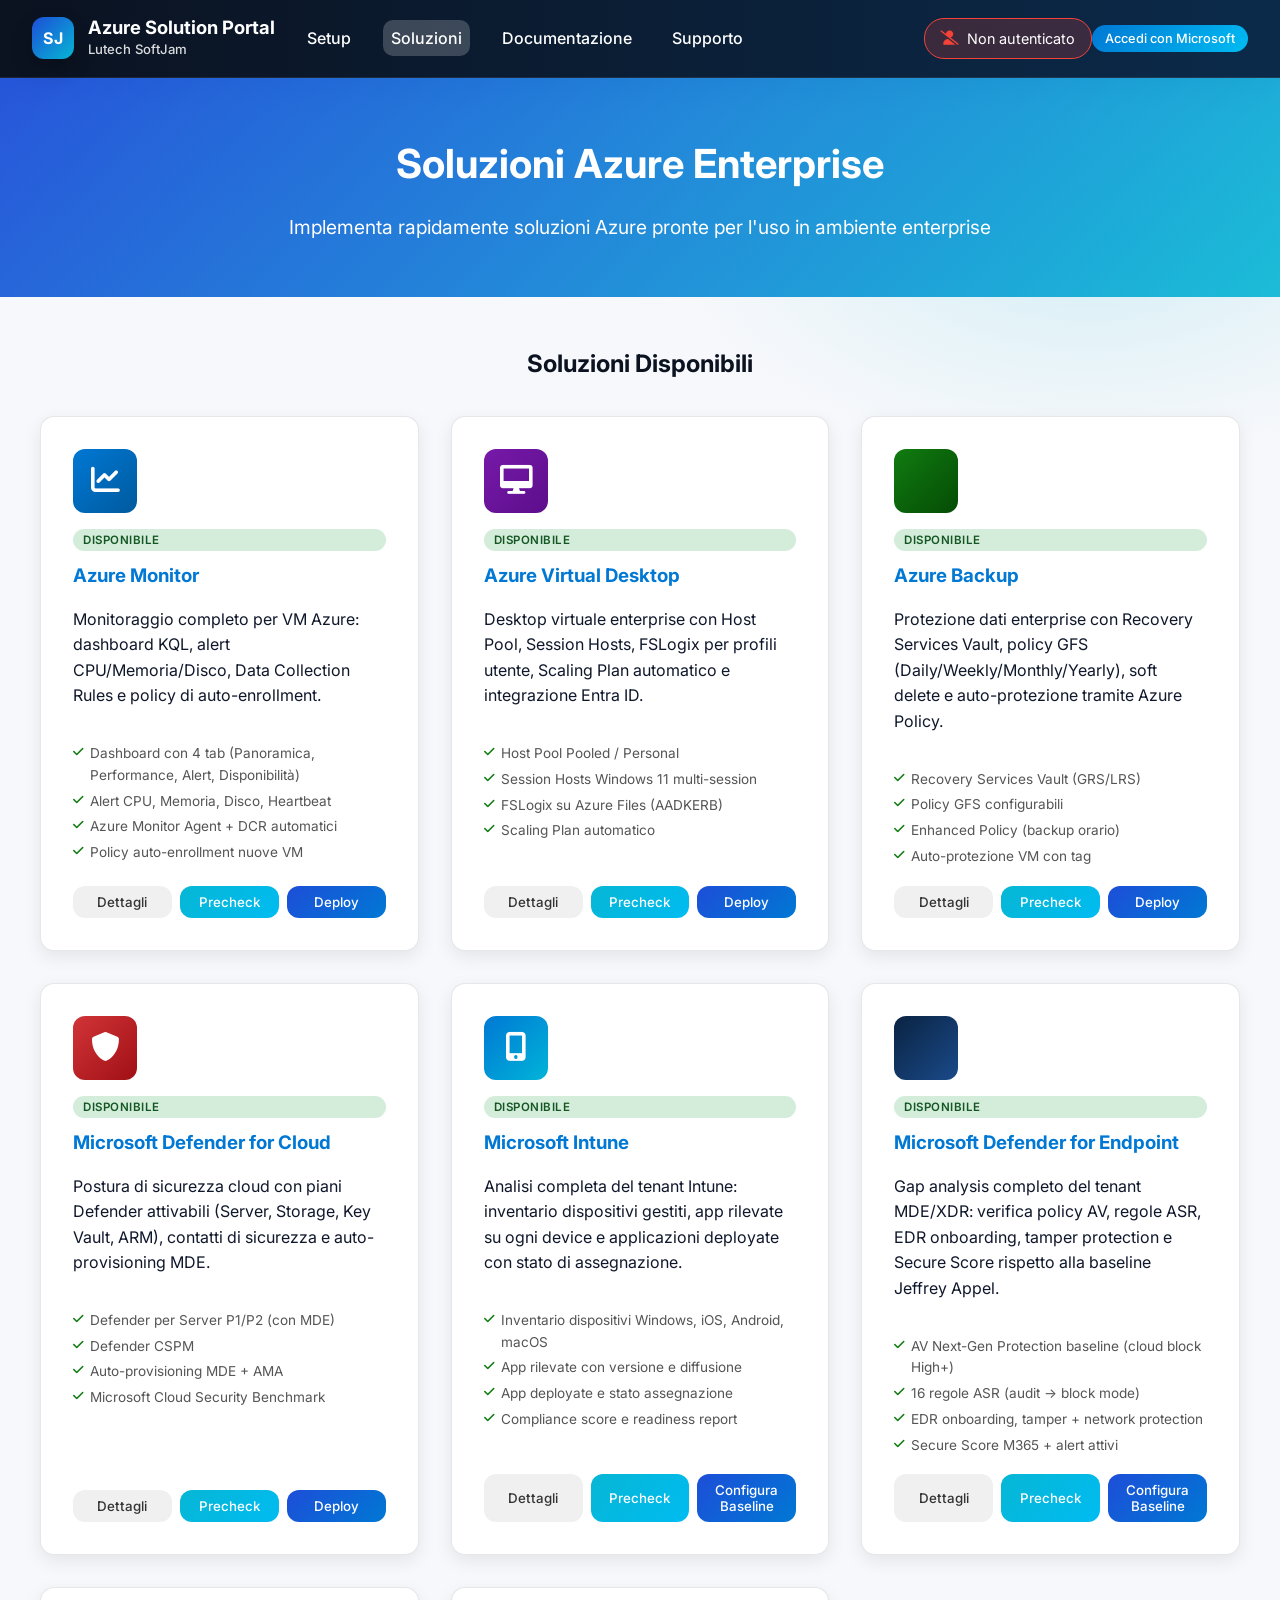
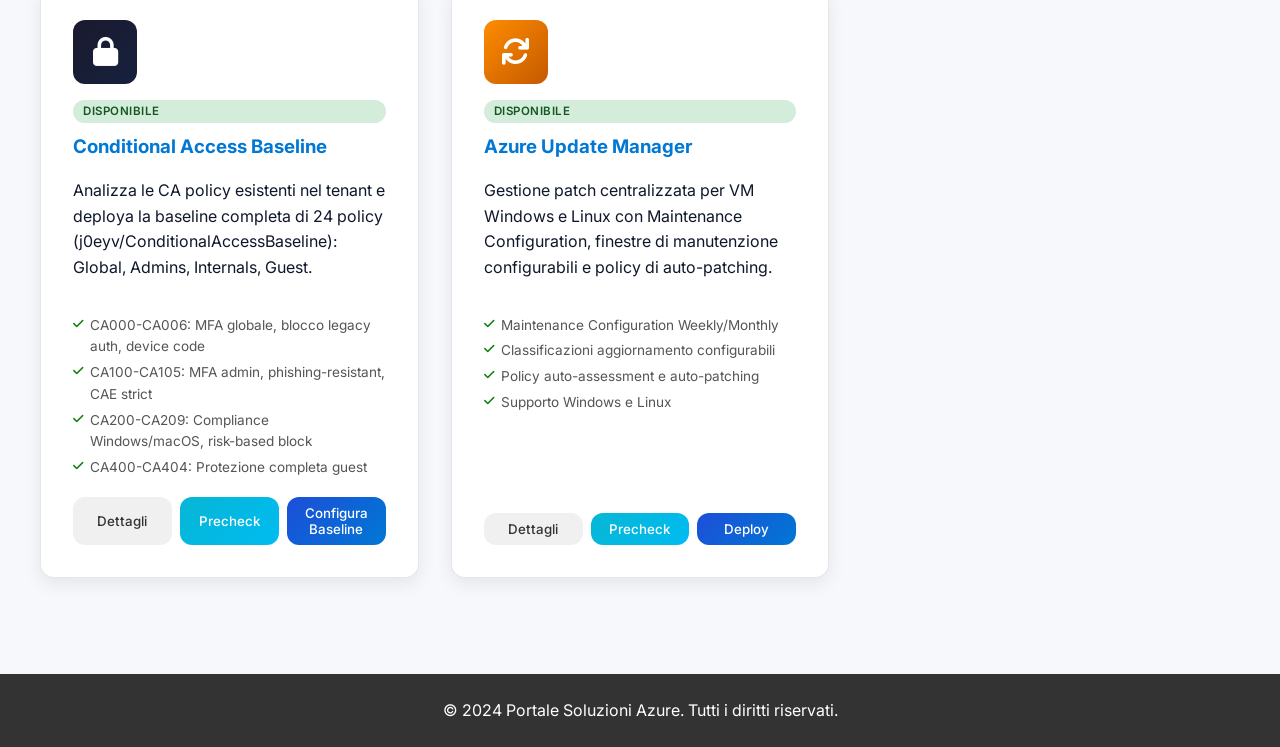
==== Azure Solution Portal/Frontend/index.html @ f2e31ac3 "Add Conditional Access Baseline solution: 24 policies, client-side precheck, deploy wizard Report-On" ====
<!DOCTYPE html>
<html lang="it">
<head>
    <meta charset="UTF-8">
    <meta name="viewport" content="width=device-width, initial-scale=1.0">
    <title>Portale Soluzioni Azure</title>
    <link rel="stylesheet" href="styles.css">
    <link rel="stylesheet" href="https://cdnjs.cloudflare.com/ajax/libs/font-awesome/6.0.0/css/all.min.css">
</head>
<body>
    <header>
        <div class="logo">
            <div class="brand-mark">SJ</div>
            <div class="brand-text">
                <h1>Azure Solution Portal</h1>
                <div class="brand-sub">Lutech SoftJam</div>
            </div>
        </div>
        <nav>
            <ul>
                <li><a href="setup.html">Setup</a></li>
                <li><a href="index.html" class="active">Soluzioni</a></li>
                <li><a href="documentation.html">Documentazione</a></li>
                <li><a href="#">Supporto</a></li>
            </ul>
        </nav>

        <div class="auth-status">
            <div id="auth-indicator" class="auth-indicator not-authenticated">
                <i class="fas fa-user-slash"></i>
                <span id="auth-text">Non autenticato</span>
            </div>
            <button id="auth-button" class="auth-button">Accedi con Microsoft</button>
        </div>
    </header>

    <main>
        <section class="hero">
            <h2>Soluzioni Azure Enterprise</h2>
            <p>Implementa rapidamente soluzioni Azure pronte per l'uso in ambiente enterprise</p>
        </section>

        <section class="solutions">
            <h2>Soluzioni Disponibili</h2>
            <div class="solution-grid">

                <!-- Azure Monitor -->
                <div class="solution-card" id="card-azure-monitor">
                    <div class="solution-icon" style="background: linear-gradient(135deg, #0078d4, #005a9e);">
                        <i class="fas fa-chart-line"></i>
                    </div>
                    <div class="solution-badge badge-available">Disponibile</div>
                    <h3>Azure Monitor</h3>
                    <p>Monitoraggio completo per VM Azure: dashboard KQL, alert CPU/Memoria/Disco, Data Collection Rules e policy di auto-enrollment.</p>
                    <ul class="solution-features">
                        <li><i class="fas fa-check"></i> Dashboard con 4 tab (Panoramica, Performance, Alert, Disponibilità)</li>
                        <li><i class="fas fa-check"></i> Alert CPU, Memoria, Disco, Heartbeat</li>
                        <li><i class="fas fa-check"></i> Azure Monitor Agent + DCR automatici</li>
                        <li><i class="fas fa-check"></i> Policy auto-enrollment nuove VM</li>
                    </ul>
                    <div class="solution-actions">
                        <button class="btn-details" data-solution="azure-monitor">Dettagli</button>
                        <button class="btn-precheck" data-solution="azure-monitor">Precheck</button>
                        <button class="btn-deploy" data-solution="azure-monitor">Deploy</button>
                    </div>
                </div>

                <!-- Azure Virtual Desktop -->
                <div class="solution-card" id="card-azure-avd">
                    <div class="solution-icon" style="background: linear-gradient(135deg, #7719aa, #5c0e8b);">
                        <i class="fas fa-desktop"></i>
                    </div>
                    <div class="solution-badge badge-available">Disponibile</div>
                    <h3>Azure Virtual Desktop</h3>
                    <p>Desktop virtuale enterprise con Host Pool, Session Hosts, FSLogix per profili utente, Scaling Plan automatico e integrazione Entra ID.</p>
                    <ul class="solution-features">
                        <li><i class="fas fa-check"></i> Host Pool Pooled / Personal</li>
                        <li><i class="fas fa-check"></i> Session Hosts Windows 11 multi-session</li>
                        <li><i class="fas fa-check"></i> FSLogix su Azure Files (AADKERB)</li>
                        <li><i class="fas fa-check"></i> Scaling Plan automatico</li>
                    </ul>
                    <div class="solution-actions">
                        <button class="btn-details" data-solution="avd">Dettagli</button>
                        <button class="btn-precheck" data-solution="avd">Precheck</button>
                        <button class="btn-deploy" data-solution="avd">Deploy</button>
                    </div>
                </div>

                <!-- Azure Backup -->
                <div class="solution-card" id="card-azure-backup">
                    <div class="solution-icon" style="background: linear-gradient(135deg, #107c10, #054b05);">
                        <i class="fas fa-shield-halved"></i>
                    </div>
                    <div class="solution-badge badge-available">Disponibile</div>
                    <h3>Azure Backup</h3>
                    <p>Protezione dati enterprise con Recovery Services Vault, policy GFS (Daily/Weekly/Monthly/Yearly), soft delete e auto-protezione tramite Azure Policy.</p>
                    <ul class="solution-features">
                        <li><i class="fas fa-check"></i> Recovery Services Vault (GRS/LRS)</li>
                        <li><i class="fas fa-check"></i> Policy GFS configurabili</li>
                        <li><i class="fas fa-check"></i> Enhanced Policy (backup orario)</li>
                        <li><i class="fas fa-check"></i> Auto-protezione VM con tag</li>
                    </ul>
                    <div class="solution-actions">
                        <button class="btn-details" data-solution="backup">Dettagli</button>
                        <button class="btn-precheck" data-solution="backup">Precheck</button>
                        <button class="btn-deploy" data-solution="backup">Deploy</button>
                    </div>
                </div>

                <!-- Microsoft Defender for Cloud -->
                <div class="solution-card" id="card-defender">
                    <div class="solution-icon" style="background: linear-gradient(135deg, #d13438, #a01015);">
                        <i class="fas fa-shield-alt"></i>
                    </div>
                    <div class="solution-badge badge-available">Disponibile</div>
                    <h3>Microsoft Defender for Cloud</h3>
                    <p>Postura di sicurezza cloud con piani Defender attivabili (Server, Storage, Key Vault, ARM), contatti di sicurezza e auto-provisioning MDE.</p>
                    <ul class="solution-features">
                        <li><i class="fas fa-check"></i> Defender per Server P1/P2 (con MDE)</li>
                        <li><i class="fas fa-check"></i> Defender CSPM</li>
                        <li><i class="fas fa-check"></i> Auto-provisioning MDE + AMA</li>
                        <li><i class="fas fa-check"></i> Microsoft Cloud Security Benchmark</li>
                    </ul>
                    <div class="solution-actions">
                        <button class="btn-details" data-solution="defender">Dettagli</button>
                        <button class="btn-precheck" data-solution="defender">Precheck</button>
                        <button class="btn-deploy" data-solution="defender">Deploy</button>
                    </div>
                </div>

                <!-- Microsoft Intune -->
                <div class="solution-card" id="card-intune">
                    <div class="solution-icon" style="background: linear-gradient(135deg, #0078d4, #00b4d8);">
                        <i class="fas fa-mobile-screen-button"></i>
                    </div>
                    <div class="solution-badge badge-available">Disponibile</div>
                    <h3>Microsoft Intune</h3>
                    <p>Analisi completa del tenant Intune: inventario dispositivi gestiti, app rilevate su ogni device e applicazioni deployate con stato di assegnazione.</p>
                    <ul class="solution-features">
                        <li><i class="fas fa-check"></i> Inventario dispositivi Windows, iOS, Android, macOS</li>
                        <li><i class="fas fa-check"></i> App rilevate con versione e diffusione</li>
                        <li><i class="fas fa-check"></i> App deployate e stato assegnazione</li>
                        <li><i class="fas fa-check"></i> Compliance score e readiness report</li>
                    </ul>
                    <div class="solution-actions">
                        <button class="btn-details" data-solution="intune">Dettagli</button>
                        <button class="btn-precheck" data-solution="intune">Precheck</button>
                        <button class="btn-deploy" data-solution="intune">Configura Baseline</button>
                    </div>
                </div>

                <!-- Microsoft Defender for Endpoint -->
                <div class="solution-card" id="card-defender-xdr">
                    <div class="solution-icon" style="background: linear-gradient(135deg, #0a2342, #1a4a8a);">
                        <i class="fas fa-shield-halved"></i>
                    </div>
                    <div class="solution-badge badge-available">Disponibile</div>
                    <h3>Microsoft Defender for Endpoint</h3>
                    <p>Gap analysis completo del tenant MDE/XDR: verifica policy AV, regole ASR, EDR onboarding, tamper protection e Secure Score rispetto alla baseline Jeffrey Appel.</p>
                    <ul class="solution-features">
                        <li><i class="fas fa-check"></i> AV Next-Gen Protection baseline (cloud block High+)</li>
                        <li><i class="fas fa-check"></i> 16 regole ASR (audit → block mode)</li>
                        <li><i class="fas fa-check"></i> EDR onboarding, tamper + network protection</li>
                        <li><i class="fas fa-check"></i> Secure Score M365 + alert attivi</li>
                    </ul>
                    <div class="solution-actions">
                        <button class="btn-details" data-solution="defender-xdr">Dettagli</button>
                        <button class="btn-precheck" data-solution="defender-xdr">Precheck</button>
                        <button class="btn-deploy" data-solution="defender-xdr">Configura Baseline</button>
                    </div>
                </div>

                <!-- Conditional Access Baseline -->
                <div class="solution-card" id="card-conditional-access">
                    <div class="solution-icon" style="background: linear-gradient(135deg, #1a1a2e, #16213e);">
                        <i class="fas fa-lock"></i>
                    </div>
                    <div class="solution-badge badge-available">Disponibile</div>
                    <h3>Conditional Access Baseline</h3>
                    <p>Analizza le CA policy esistenti nel tenant e deploya la baseline completa di 24 policy (j0eyv/ConditionalAccessBaseline): Global, Admins, Internals, Guest.</p>
                    <ul class="solution-features">
                        <li><i class="fas fa-check"></i> CA000-CA006: MFA globale, blocco legacy auth, device code</li>
                        <li><i class="fas fa-check"></i> CA100-CA105: MFA admin, phishing-resistant, CAE strict</li>
                        <li><i class="fas fa-check"></i> CA200-CA209: Compliance Windows/macOS, risk-based block</li>
                        <li><i class="fas fa-check"></i> CA400-CA404: Protezione completa guest</li>
                    </ul>
                    <div class="solution-actions">
                        <button class="btn-details" data-solution="conditional-access">Dettagli</button>
                        <button class="btn-precheck" data-solution="conditional-access">Precheck</button>
                        <button class="btn-deploy" data-solution="conditional-access">Configura Baseline</button>
                    </div>
                </div>

                <!-- Azure Update Manager -->
                <div class="solution-card" id="card-update-manager">
                    <div class="solution-icon" style="background: linear-gradient(135deg, #ff8c00, #c45900);">
                        <i class="fas fa-arrows-rotate"></i>
                    </div>
                    <div class="solution-badge badge-available">Disponibile</div>
                    <h3>Azure Update Manager</h3>
                    <p>Gestione patch centralizzata per VM Windows e Linux con Maintenance Configuration, finestre di manutenzione configurabili e policy di auto-patching.</p>
                    <ul class="solution-features">
                        <li><i class="fas fa-check"></i> Maintenance Configuration Weekly/Monthly</li>
                        <li><i class="fas fa-check"></i> Classificazioni aggiornamento configurabili</li>
                        <li><i class="fas fa-check"></i> Policy auto-assessment e auto-patching</li>
                        <li><i class="fas fa-check"></i> Supporto Windows e Linux</li>
                    </ul>
                    <div class="solution-actions">
                        <button class="btn-details" data-solution="update-manager">Dettagli</button>
                        <button class="btn-precheck" data-solution="update-manager">Precheck</button>
                        <button class="btn-deploy" data-solution="update-manager">Deploy</button>
                    </div>
                </div>

            </div>
        </section>
    </main>

    <!-- ===== MODAL PRECHECK (generico, adattato per ogni soluzione) ===== -->
    <div id="precheck-modal" class="modal">
        <div class="modal-content modal-large">
            <span class="close-modal">&times;</span>
            <h2 id="precheck-modal-title">Precheck</h2>
            <p id="precheck-modal-desc">Analizza il tuo tenant Azure per verificare la compatibilità:</p>

            <div class="precheck-form">
                <div class="form-group">
                    <label for="subscription-id">ID Sottoscrizione Azure:</label>
                    <input type="text" id="subscription-id" placeholder="Inserisci uno o più SubscriptionId (GUID) separati da virgola">
                    <small style="display:block;margin-top:6px;color:#666">
                        Esempio: <code>00000000-0000-0000-0000-000000000000,11111111-1111-1111-1111-111111111111</code>
                    </small>
                    <div style="margin-top:10px">
                        <button type="button" id="btn-load-subs" class="btn-secondary">Seleziona da elenco</button>
                        <small style="display:block;margin-top:6px;color:#666">Richiede login; usa Azure Management API.</small>
                    </div>
                    <div id="precheck-sub-picker" style="display:none;margin-top:10px"></div>
                </div>
                <div class="form-group" id="monitor-precheck2-toggle" style="display:none">
                    <label style="display:flex;align-items:center;gap:10px">
                        <input type="checkbox" id="use-precheck2" />
                        <span><strong>Precheck 2.0</strong> — inventory completo + roadmap di remediation</span>
                    </label>
                </div>
                <div class="form-group">
                    <label for="resource-group">Gruppo di Risorse (opzionale):</label>
                    <input type="text" id="resource-group" placeholder="Inserisci il nome del gruppo di risorse">
                </div>
                <button id="run-precheck" class="btn-primary">Esegui Precheck</button>
                <div class="precheck-tools" style="margin-top:12px;">
                    <button id="copy-precheck-command" class="btn-secondary">Copia comando PowerShell</button>
                </div>
            </div>

            <div id="precheck-loading" class="precheck-loading" style="display: none;">
                <div class="spinner"></div>
                <p>Analisi in corso... Questo potrebbe richiedere alcuni minuti.</p>
                <div class="loading-steps">
                    <div class="loading-step"><i class="fas fa-plug"></i><span>Connessione ad Azure in corso...</span></div>
                    <div class="loading-step"><i class="fas fa-search"></i><span>Raccolta informazioni sulle risorse...</span></div>
                    <div class="loading-step"><i class="fas fa-chart-bar"></i><span>Generazione report di compatibilità...</span></div>
                </div>
            </div>

            <div id="precheck-results" class="precheck-results" style="display: none;">
                <h3>Report di Compatibilità</h3>
                <div id="multi-sub-container" style="display:none;margin:10px 0 14px 0;">
                    <label for="multi-sub-select" style="display:block;font-weight:600;margin-bottom:6px">Subscription report</label>
                    <select id="multi-sub-select" style="width:100%;max-width:680px;padding:10px 12px;border:1px solid #e5e7eb;border-radius:10px"></select>
                    <small style="display:block;margin-top:6px;color:#666">Mostra i risultati per una subscription alla volta.</small>
                </div>
                <div class="report-header">
                    <div class="report-summary">
                        <div class="summary-item">
                            <span class="summary-label">Stato Generale:</span>
                            <span id="overall-status" class="status-badge">In attesa</span>
                        </div>
                        <div class="summary-item">
                            <span class="summary-label">VM Analizzate:</span>
                            <span id="vm-count">0</span>
                        </div>
                        <div class="summary-item">
                            <span class="summary-label">Workspace Esistenti:</span>
                            <span id="workspace-count">0</span>
                        </div>
                    </div>
                </div>

                <div class="tabs-container">
                    <div class="tabs-nav">
                        <button class="tab-button active" data-tab="overview">Panoramica</button>
                        <button class="tab-button" data-tab="virtual-machines">Macchine Virtuali</button>
                        <button class="tab-button" data-tab="workspaces">Log Analytics</button>
                        <button class="tab-button" data-tab="dcr">Data Collection Rules</button>
                        <button class="tab-button" data-tab="intune-compliance" style="display:none;">Compliance</button>
                        <button class="tab-button" data-tab="intune-configuration" style="display:none;">Configuration</button>
                        <button class="tab-button" data-tab="recommendations">Raccomandazioni</button>
                    </div>

                    <div class="tab-content">
                        <div id="overview" class="tab-pane active">
                            <h4>Analisi dell'ambiente</h4>
                            <div class="overview-stats">
                                <div class="stat-card">
                                    <div class="stat-icon"><i class="fas fa-server"></i></div>
                                    <div class="stat-value" id="overview-vm-total">0</div>
                                    <div class="stat-label">VM Totali</div>
                                </div>
                                <div class="stat-card">
                                    <div class="stat-icon"><i class="fas fa-check-circle"></i></div>
                                    <div class="stat-value" id="overview-vm-monitored">0</div>
                                    <div class="stat-label">VM Monitorate</div>
                                </div>
                                <div class="stat-card">
                                    <div class="stat-icon"><i class="fas fa-database"></i></div>
                                    <div class="stat-value" id="overview-workspaces">0</div>
                                    <div class="stat-label">Workspace</div>
                                </div>
                                <div class="stat-card">
                                    <div class="stat-icon"><i class="fas fa-list"></i></div>
                                    <div class="stat-value" id="overview-dcr">0</div>
                                    <div class="stat-label">DCR</div>
                                </div>
                            </div>
                        </div>

                        <div id="virtual-machines" class="tab-pane">
                            <h4>Dettaglio Macchine Virtuali</h4>
                            <div class="resource-table-container">
                                <table class="resource-table" id="vm-table">
                                    <thead>
                                        <tr>
                                            <th>Nome VM</th>
                                            <th>Gruppo di Risorse</th>
                                            <th>Stato</th>
                                            <th>Agente Monitor</th>
                                            <th>Sistema Operativo</th>
                                        </tr>
                                    </thead>
                                    <tbody></tbody>
                                </table>
                            </div>
                        </div>

                        <div id="workspaces" class="tab-pane">
                            <h4>Dettaglio Log Analytics Workspace</h4>
                            <div class="resource-table-container">
                                <table class="resource-table" id="workspace-table">
                                    <thead>
                                        <tr>
                                            <th>Nome Workspace</th>
                                            <th>Gruppo di Risorse</th>
                                            <th>Regione</th>
                                            <th>VM Insights</th>
                                            <th>Retention (giorni)</th>
                                        </tr>
                                    </thead>
                                    <tbody></tbody>
                                </table>
                            </div>
                        </div>

                        <div id="dcr" class="tab-pane">
                            <h4>Dettaglio Data Collection Rules</h4>
                            <div class="resource-table-container">
                                <table class="resource-table" id="dcr-table">
                                    <thead>
                                        <tr>
                                            <th>Nome DCR</th>
                                            <th>Gruppo di Risorse</th>
                                            <th>Tipo</th>
                                            <th>Destinazione</th>
                                            <th>VM Associate</th>
                                        </tr>
                                    </thead>
                                    <tbody></tbody>
                                </table>
                            </div>
                        </div>

                        <div id="intune-compliance" class="tab-pane" style="display:none;">
                            <h4>Compliance Policies</h4>
                            <div class="resource-table-container">
                                <table class="resource-table" id="intune-compliance-table">
                                    <thead>
                                        <tr>
                                            <th>Policy</th>
                                            <th>Piattaforma</th>
                                            <th>Assegnata</th>
                                            <th>Setting</th>
                                            <th>Valutazione</th>
                                        </tr>
                                    </thead>
                                    <tbody></tbody>
                                </table>
                            </div>
                        </div>

                        <div id="intune-configuration" class="tab-pane" style="display:none;">
                            <h4>Configuration Profiles</h4>
                            <div class="resource-table-container">
                                <table class="resource-table" id="intune-configuration-table">
                                    <thead>
                                        <tr>
                                            <th>Profile</th>
                                            <th>Fonte</th>
                                            <th>Piattaforma</th>
                                            <th>Assegnato</th>
                                            <th>Valutazione</th>
                                        </tr>
                                    </thead>
                                    <tbody></tbody>
                                </table>
                            </div>
                        </div>

                        <div id="recommendations" class="tab-pane">
                            <h4>Raccomandazioni</h4>
                            <div class="recommendations-container" id="recommendations-content"></div>
                        </div>
                    </div>
                </div>

                <div class="report-actions">
                    <button id="download-report" class="btn-secondary">Scarica Report</button>
                    <button id="proceed-to-deploy" class="btn-primary">Procedi con il Deployment</button>
                </div>
            </div>
        </div>
    </div>

    <!-- ===== MODAL DEPLOY (generico, adattato per ogni soluzione) ===== -->
    <div id="deploy-modal" class="modal">
        <div class="modal-content">
            <span class="close-modal">&times;</span>
            <h2 id="deploy-modal-title">Deploy</h2>
            <p id="deploy-modal-desc">Deployment rapido con un click tramite il portale Azure:</p>

            <!-- Deploy to Azure — opzione PRIMARIA -->
            <div id="deploy-portal-option" class="deploy-options deploy-primary">
                <a id="deploy-portal-link" href="#" class="deploy-button" target="_blank">
                    <img src="https://aka.ms/deploytoazurebutton" alt="Deploy to Azure">
                </a>
                <div class="deploy-info">
                    <h4>Deploy to Azure Portal</h4>
                    <p>Wizard guidato: configura i parametri e deploya la soluzione in pochi minuti senza scrittura di codice.</p>
                </div>
            </div>

            <!-- PowerShell — opzione OPZIONALE (download) -->
            <div class="deploy-options deploy-optional">
                <div class="deploy-ps-icon">
                    <i class="fas fa-terminal"></i>
                </div>
                <div class="deploy-info">
                    <h4>Script PowerShell <span class="badge-optional">Opzionale</span></h4>
                    <p>Per deployment automatizzato, pipeline CI/CD o personalizzazione avanzata.</p>
                    <pre id="deploy-ps-command"><code>.\Deploy-MonitorHub.ps1 -SubscriptionId "YOUR-SUB-ID"</code></pre>
                    <div id="deploy-ps-download-area" style="margin-top: 10px;"></div>
                </div>
            </div>
        </div>
    </div>

    <!-- ===== MODAL DETTAGLI (overview + link documentazione) ===== -->
    <div id="details-modal" class="modal">
        <div class="modal-content modal-large">
            <span class="close-modal">&times;</span>
            <h2 id="details-modal-title">Dettagli</h2>
            <div id="details-modal-body"></div>
            <div class="report-actions" style="justify-content: flex-end;">
                <a id="details-doc-link" class="btn-secondary" href="documentation.html">Apri documentazione</a>
            </div>
        </div>
    </div>

    <!-- ===== MODAL INTUNE BASELINE WIZARD ===== -->
    <div id="intune-baseline-modal" class="modal" style="display:none;">
        <div class="modal-content modal-large" style="max-width:860px;">
            <span class="close-modal" id="intune-baseline-close">&times;</span>
            <h2 style="margin-bottom:4px;">Configura Baseline Sicurezza Intune</h2>
            <p style="color:#666;margin-bottom:20px;font-size:14px;">Deploya le policy di sicurezza standard per le piattaforme del tuo tenant.</p>

            <!-- Step indicator -->
            <div id="baseline-steps" style="display:flex;gap:0;margin-bottom:24px;border-radius:8px;overflow:hidden;">
                <div class="baseline-step-indicator active" data-step="1" style="flex:1;padding:10px;text-align:center;background:#0078d4;color:white;font-size:13px;font-weight:600;cursor:default;">
                    1. Piattaforme
                </div>
                <div class="baseline-step-indicator" data-step="2" style="flex:1;padding:10px;text-align:center;background:#e0e7ef;color:#666;font-size:13px;font-weight:600;cursor:default;">
                    2. Seleziona Policy
                </div>
                <div class="baseline-step-indicator" data-step="3" style="flex:1;padding:10px;text-align:center;background:#e0e7ef;color:#666;font-size:13px;font-weight:600;cursor:default;">
                    3. Deploy
                </div>
            </div>

            <!-- Step 1: Platform selection -->
            <div id="baseline-step-1">
                <h3 style="margin-bottom:12px;font-size:16px;">Seleziona le piattaforme da configurare</h3>
                <div style="display:grid;grid-template-columns:repeat(2,1fr);gap:14px;margin-bottom:24px;">
                    <label class="baseline-platform-card" data-platform="windows">
                        <input type="checkbox" value="windows" style="display:none;">
                        <div style="display:flex;align-items:center;gap:12px;padding:16px;border:2px solid #e0e7ef;border-radius:10px;cursor:pointer;transition:all .2s;">
                            <span style="font-size:28px;">🪟</span>
                            <div>
                                <div style="font-weight:700;font-size:15px;">Windows 10/11</div>
                                <div style="color:#666;font-size:12px;">Compliance, Defender, BitLocker, Screen Lock</div>
                            </div>
                        </div>
                    </label>
                    <label class="baseline-platform-card" data-platform="macos">
                        <input type="checkbox" value="macos" style="display:none;">
                        <div style="display:flex;align-items:center;gap:12px;padding:16px;border:2px solid #e0e7ef;border-radius:10px;cursor:pointer;transition:all .2s;">
                            <span style="font-size:28px;">🍎</span>
                            <div>
                                <div style="font-weight:700;font-size:15px;">macOS</div>
                                <div style="color:#666;font-size:12px;">Compliance, FileVault, Firewall, Screen Lock</div>
                            </div>
                        </div>
                    </label>
                    <label class="baseline-platform-card" data-platform="ios">
                        <input type="checkbox" value="ios" style="display:none;">
                        <div style="display:flex;align-items:center;gap:12px;padding:16px;border:2px solid #e0e7ef;border-radius:10px;cursor:pointer;transition:all .2s;">
                            <span style="font-size:28px;">📱</span>
                            <div>
                                <div style="font-weight:700;font-size:15px;">iOS / iPadOS</div>
                                <div style="color:#666;font-size:12px;">Compliance, Restrizioni, Anti-jailbreak, Email</div>
                            </div>
                        </div>
                    </label>
                    <label class="baseline-platform-card" data-platform="android">
                        <input type="checkbox" value="android" style="display:none;">
                        <div style="display:flex;align-items:center;gap:12px;padding:16px;border:2px solid #e0e7ef;border-radius:10px;cursor:pointer;transition:all .2s;">
                            <span style="font-size:28px;">🤖</span>
                            <div>
                                <div style="font-weight:700;font-size:15px;">Android Enterprise</div>
                                <div style="color:#666;font-size:12px;">Compliance Work Profile, Fully Managed, Restrizioni</div>
                            </div>
                        </div>
                    </label>
                </div>
                <div style="text-align:right;">
                    <button id="baseline-step1-next" class="btn-primary" disabled>Avanti →</button>
                </div>
            </div>

            <!-- Step 2: Policy selector -->
            <div id="baseline-step-2" style="display:none;">
                <div style="display:flex;align-items:center;justify-content:space-between;margin-bottom:12px;">
                    <h3 style="margin:0;font-size:16px;">Policy baseline per le piattaforme selezionate</h3>
                    <div style="display:flex;gap:10px;align-items:center;font-size:13px;">
                        <span style="display:inline-flex;align-items:center;gap:5px;"><span style="background:#107c10;color:white;border-radius:4px;padding:2px 8px;font-size:11px;font-weight:600;">PRESENTE</span> Già configurata</span>
                        <span style="display:inline-flex;align-items:center;gap:5px;"><span style="background:#d13438;color:white;border-radius:4px;padding:2px 8px;font-size:11px;font-weight:600;">MANCANTE</span> Da deployare</span>
                    </div>
                </div>
                <div id="baseline-policy-list" style="max-height:380px;overflow-y:auto;border:1px solid #e0e7ef;border-radius:8px;"></div>
                <div style="margin-top:12px;display:flex;justify-content:space-between;align-items:center;">
                    <button id="baseline-step2-back" class="btn-secondary">← Indietro</button>
                    <div style="display:flex;gap:10px;align-items:center;">
                        <span id="baseline-selected-count" style="font-size:13px;color:#666;">0 policy selezionate</span>
                        <button id="baseline-step2-deploy" class="btn-primary" disabled>Deploya Selezionate →</button>
                    </div>
                </div>
            </div>

            <!-- Step 3: Deploy progress -->
            <div id="baseline-step-3" style="display:none;">
                <h3 style="margin-bottom:16px;font-size:16px;">Deploy in corso...</h3>
                <div id="baseline-deploy-log" style="background:#1e1e1e;color:#d4d4d4;font-family:monospace;font-size:12px;padding:16px;border-radius:8px;max-height:340px;overflow-y:auto;line-height:1.7;"></div>
                <div style="margin-top:16px;display:flex;justify-content:space-between;align-items:center;">
                    <div id="baseline-deploy-summary" style="font-size:14px;font-weight:600;"></div>
                    <button id="baseline-step3-close" class="btn-primary" style="display:none;">Chiudi</button>
                </div>
            </div>
        </div>
    </div>

    <!-- ===== MODAL MDE BASELINE WIZARD ===== -->
    <div id="mde-baseline-modal" class="modal" style="display:none;">
        <div class="modal-content modal-large" style="max-width:860px;">
            <span class="close-modal" id="mde-baseline-close">&times;</span>
            <h2 style="margin-bottom:4px;">Configura Baseline Microsoft Defender for Endpoint</h2>
            <p style="color:#666;margin-bottom:20px;font-size:14px;">Deploya le policy MDE standard (Jeffrey Appel baseline) nel tenant via Intune.</p>
            <div id="mde-steps" style="display:flex;gap:0;margin-bottom:24px;border-radius:8px;overflow:hidden;">
                <div class="mde-step-indicator active" data-step="1" style="flex:1;padding:10px;text-align:center;background:#0a2342;color:white;font-size:13px;font-weight:600;">1. Seleziona Policy</div>
                <div class="mde-step-indicator" data-step="2" style="flex:1;padding:10px;text-align:center;background:#e0e7ef;color:#666;font-size:13px;font-weight:600;">2. Deploy</div>
            </div>
            <!-- Step 1: policy list -->
            <div id="mde-step-1">
                <div style="display:flex;align-items:center;justify-content:space-between;margin-bottom:12px;">
                    <h3 style="margin:0;font-size:16px;">Policy baseline MDE/XDR</h3>
                    <div style="display:flex;gap:10px;align-items:center;font-size:13px;">
                        <span><span style="background:#107c10;color:white;border-radius:4px;padding:2px 8px;font-size:11px;font-weight:600;">PRESENTE</span> Già configurata</span>
                        <span><span style="background:#d13438;color:white;border-radius:4px;padding:2px 8px;font-size:11px;font-weight:600;">MANCANTE</span> Da deployare</span>
                    </div>
                </div>
                <div id="mde-policy-list" style="max-height:400px;overflow-y:auto;border:1px solid #e0e7ef;border-radius:8px;"></div>
                <div style="margin-top:12px;display:flex;justify-content:flex-end;align-items:center;gap:12px;">
                    <span id="mde-selected-count" style="font-size:13px;color:#666;">0 policy selezionate</span>
                    <button id="mde-step1-deploy" class="btn-primary" disabled>Deploya Selezionate →</button>
                </div>
            </div>
            <!-- Step 2: deploy log -->
            <div id="mde-step-2" style="display:none;">
                <h3 style="margin-bottom:16px;font-size:16px;">Deploy in corso...</h3>
                <div id="mde-deploy-log" style="background:#1e1e1e;color:#d4d4d4;font-family:monospace;font-size:12px;padding:16px;border-radius:8px;max-height:360px;overflow-y:auto;line-height:1.7;"></div>
                <div style="margin-top:16px;display:flex;justify-content:space-between;align-items:center;">
                    <div id="mde-deploy-summary" style="font-size:14px;font-weight:600;"></div>
                    <button id="mde-step2-close" class="btn-primary" style="display:none;">Chiudi</button>
                </div>
            </div>
        </div>
    </div>

    <!-- CA Baseline Modal -->
    <div id="ca-baseline-modal" class="modal" style="display:none;">
        <div class="modal-content modal-large" style="max-width:900px;">
            <span class="close-modal" id="ca-baseline-close">&times;</span>
            <h2 style="margin-bottom:4px;">Configura Baseline Conditional Access</h2>
            <p style="color:#666;margin-bottom:20px;font-size:14px;">Deploya le CA policy baseline in modalità <strong>Report-Only</strong> — zero impatto sulla produzione. Abilita manualmente dopo revisione.</p>
            <!-- Step 1: selezione policy -->
            <div id="ca-step-1">
                <div style="display:flex;align-items:center;justify-content:space-between;margin-bottom:12px;">
                    <h3 style="margin:0;font-size:16px;">Policy baseline Conditional Access</h3>
                    <div style="display:flex;gap:10px;align-items:center;font-size:13px;">
                        <span><span style="background:#107c10;color:white;border-radius:4px;padding:2px 8px;font-size:11px;font-weight:600;">PRESENTE</span> Rilevata</span>
                        <span><span style="background:#d13438;color:white;border-radius:4px;padding:2px 8px;font-size:11px;font-weight:600;">MANCANTE</span> Da deployare</span>
                    </div>
                </div>
                <div style="background:#fff8e1;border:1px solid #ffe082;border-radius:8px;padding:10px 14px;margin-bottom:12px;font-size:12px;color:#6d4c00;">
                    ⚠ Tutte le policy vengono deployate in <strong>Report-Only</strong>. Viene creato il gruppo <strong>CA-BreakGlass-Exclusion</strong> — aggiungivi i tuoi account break glass.
                </div>
                <div id="ca-policy-list" style="max-height:420px;overflow-y:auto;border:1px solid #e0e7ef;border-radius:8px;"></div>
                <div style="margin-top:12px;display:flex;justify-content:flex-end;align-items:center;gap:12px;">
                    <span id="ca-selected-count" style="font-size:13px;color:#666;">0 policy selezionate</span>
                    <button id="ca-step1-deploy" class="btn-primary" disabled>Deploya Selezionate →</button>
                </div>
            </div>
            <!-- Step 2: log deploy -->
            <div id="ca-step-2" style="display:none;">
                <h3 style="margin-bottom:16px;font-size:16px;">Deploy in corso...</h3>
                <div id="ca-deploy-log" style="background:#1e1e1e;color:#d4d4d4;font-family:monospace;font-size:12px;padding:16px;border-radius:8px;max-height:380px;overflow-y:auto;line-height:1.7;"></div>
                <div style="margin-top:16px;display:flex;justify-content:space-between;align-items:center;">
                    <div id="ca-deploy-summary" style="font-size:14px;font-weight:600;"></div>
                    <button id="ca-step2-close" class="btn-primary" style="display:none;">Chiudi</button>
                </div>
            </div>
        </div>
    </div>

    <footer>
        <p>&copy; 2024 Portale Soluzioni Azure. Tutti i diritti riservati.</p>
    </footer>

    <!-- MSAL Library -->
    <script>
        (function loadMSAL() {
            const cdnUrls = [
                'https://cdn.jsdelivr.net/npm/@azure/msal-browser@2.38.3/lib/msal-browser.min.js',
                'https://unpkg.com/@azure/msal-browser@2.38.3/lib/msal-browser.min.js'
            ];
            let currentIndex = 0;
            function tryLoadScript() {
                if (currentIndex >= cdnUrls.length) { console.error('❌ Impossibile caricare MSAL'); return; }
                const script = document.createElement('script');
                script.src = cdnUrls[currentIndex];
                script.async = false;
                script.onload = () => console.log('✅ MSAL caricato da:', cdnUrls[currentIndex]);
                script.onerror = () => { console.warn('⚠️ Fallito:', cdnUrls[currentIndex]); currentIndex++; tryLoadScript(); };
                document.head.appendChild(script);
            }
            tryLoadScript();
        })();
    </script>

    <script src="script.js"></script>
</body>
</html>
---- Azure Solution Portal/Frontend/styles.css ----
/* Stili generali */
@import url('https://fonts.googleapis.com/css2?family=Inter:wght@400;500;600;700&display=swap');

* {
    margin: 0;
    padding: 0;
    box-sizing: border-box;
    font-family: 'Inter', 'Segoe UI', Tahoma, Geneva, Verdana, sans-serif;
}

:root {
    --primary-color: #0078d4;
    --secondary-color: #00bcf2;
    --success-color: #107c10;
    --warning-color: #ff8c00;
    --danger-color: #d13438;

    /* Brand (Lutech SoftJam) */
    --brand-dark: #0b1220;
    --brand-surface: #0f172a;
    --brand-accent: #1d4ed8;
    --brand-accent-2: #06b6d4;

    --light-bg: #f7f8fb;
    --border-color: rgba(15, 23, 42, 0.10);
    --text-color: #0f172a;
    --text-secondary: rgba(15, 23, 42, 0.70);
    --hover-color: rgba(15, 23, 42, 0.05);

    --radius: 14px;
    --shadow-sm: 0 6px 18px rgba(2, 6, 23, 0.08);
    --shadow-md: 0 14px 40px rgba(2, 6, 23, 0.14);
}

body {
    background:
        radial-gradient(900px 420px at 15% 0%, rgba(29, 78, 216, 0.16), rgba(255, 255, 255, 0) 60%),
        radial-gradient(700px 380px at 85% 10%, rgba(6, 182, 212, 0.14), rgba(255, 255, 255, 0) 60%),
        var(--light-bg);
    color: var(--text-color);
    line-height: 1.6;
}

/* Header */
header {
    background: linear-gradient(90deg, var(--brand-dark), #0b2a4a);
    color: white;
    padding: 1.05rem 2rem;
    display: flex;
    justify-content: space-between;
    align-items: center;
    box-shadow: 0 10px 30px rgba(2, 6, 23, 0.25);
    border-bottom: 1px solid rgba(255, 255, 255, 0.08);
}

.logo {
    display: flex;
    align-items: center;
    gap: 0.9rem;
}

.logo img {
    height: 40px;
    margin-right: 1rem;
}

.brand-mark {
    width: 42px;
    height: 42px;
    border-radius: 12px;
    display: grid;
    place-items: center;
    font-weight: 700;
    letter-spacing: 0.5px;
    background: linear-gradient(135deg, var(--brand-accent), var(--brand-accent-2));
    box-shadow: 0 10px 20px rgba(0, 0, 0, 0.22);
}

.brand-text h1 {
    font-size: 1.15rem;
    line-height: 1.1;
    margin: 0;
}

.brand-sub {
    font-size: 0.82rem;
    opacity: 0.85;
    font-weight: 500;
    margin-top: 2px;
}

nav ul {
    display: flex;
    list-style: none;
}

nav ul li {
    margin-left: 1.5rem;
}

nav ul li a {
    color: white;
    text-decoration: none;
    font-weight: 500;
    padding: 0.5rem;
    border-radius: 10px;
    transition: background-color 0.3s;
}

nav ul li a:hover, nav ul li a.active {
    background-color: rgba(255, 255, 255, 0.2);
}

/* Hero section */
.hero {
    background: linear-gradient(135deg, rgba(29, 78, 216, 0.95), rgba(6, 182, 212, 0.9));
    color: white;
    text-align: center;
    padding: 3.4rem 1rem;
}

.hero h2 {
    font-size: 2.5rem;
    margin-bottom: 1rem;
}

.hero p {
    font-size: 1.2rem;
    max-width: 800px;
    margin: 0 auto;
}

/* Solutions section */
.solutions {
    padding: 3rem 2rem;
}

.solutions h2 {
    text-align: center;
    margin-bottom: 2rem;
    color: var(--brand-dark);
}

.solution-grid {
    display: grid;
    grid-template-columns: repeat(auto-fill, minmax(300px, 1fr));
    gap: 2rem;
    max-width: 1200px;
    margin: 0 auto;
}

.solution-card {
    background-color: white;
    border-radius: var(--radius);
    padding: 2rem;
    box-shadow: var(--shadow-sm);
    border: 1px solid var(--border-color);
    transition: transform 0.25s ease, box-shadow 0.25s ease, border-color 0.25s ease;
    display: flex;
    flex-direction: column;
}

.solution-card:hover {
    transform: translateY(-5px);
    box-shadow: var(--shadow-md);
    border-color: rgba(29, 78, 216, 0.18);
}

.solution-icon {
    font-size: 2.5rem;
    color: #0078d4;
    margin-bottom: 1rem;
    text-align: center;
}

.solution-card h3 {
    margin-bottom: 1rem;
    color: #0078d4;
}

.solution-card p {
    margin-bottom: 1.5rem;
    flex-grow: 1;
}

.solution-actions {
    display: flex;
    justify-content: space-between;
    margin-top: auto;
    gap: 0.5rem;
}

.btn-details, .btn-deploy, .btn-precheck {
    padding: 0.5rem 1rem;
    border: none;
    border-radius: 12px;
    cursor: pointer;
    font-weight: 500;
    transition: background-color 0.3s;
    flex: 1;
}

.btn-details {
    background-color: #f0f0f0;
    color: #333;
}

.btn-details:hover {
    background-color: #e0e0e0;
}

.btn-deploy {
    background: linear-gradient(135deg, var(--brand-accent), var(--primary-color));
    color: white;
}

.btn-deploy:hover {
    background-color: #006cbe;
}

.btn-precheck {
    background: linear-gradient(135deg, var(--brand-accent-2), var(--secondary-color));
    color: white;
}

.btn-precheck:hover {
    background-color: #00a6d6;
}

/* Modal */
.modal {
    display: none;
    position: fixed;
    z-index: 1000;
    left: 0;
    top: 0;
    width: 100%;
    height: 100%;
    background-color: rgba(0, 0, 0, 0.5);
    overflow: auto;
}

.modal-content {
    position: relative;
    background-color: white;
    margin: 5% auto;
    padding: 2rem;
    border-radius: var(--radius);
    max-width: 900px;
    box-shadow: var(--shadow-md);
    max-height: 85vh;
    overflow-y: auto;
}

.close-modal {
    position: absolute;
    top: 1rem;
    right: 1.5rem;
    font-size: 1.8rem;
    cursor: pointer;
    color: #999;
    transition: color 0.3s, transform 0.2s;
    z-index: 1001;
    width: 30px;
    height: 30px;
    display: flex;
    align-items: center;
    justify-content: center;
    background: none;
    border: none;
    padding: 0;
    line-height: 1;
}

.close-modal:hover {
    color: #333;
    transform: rotate(90deg);
}

.close-modal:active {
    transform: rotate(90deg) scale(0.9);
}

.deploy-options {
    display: flex;
    margin: 2rem 0;
    padding: 1.5rem;
    background-color: #f9f9f9;
    border-radius: 8px;
    align-items: center;
}

.deploy-button {
    display: flex;
    align-items: center;
    justify-content: center;
    padding: 0.75rem 1.5rem;
    border: none;
    border-radius: 4px;
    cursor: pointer;
    font-weight: 500;
    transition: background-color 0.3s;
    text-decoration: none;
    margin-right: 1.5rem;
    min-width: 150px;
}

.deploy-button img {
    max-width: 150px;
}

.script-deploy {
    background-color: #333;
    color: white;
    font-size: 1rem;
}

.script-deploy:hover {
    background-color: #555;
}

.deploy-info {
    flex-grow: 1;
}

.deploy-info h4 {
    margin-bottom: 0.5rem;
    color: #0078d4;
}

.deploy-info pre {
    background-color: #f0f0f0;
    padding: 1rem;
    border-radius: 4px;
    overflow-x: auto;
    margin-top: 1rem;
}

/* Precheck Form e Report */
.precheck-form {
    margin: 1.5rem 0;
    padding: 1.5rem;
    background-color: #f9f9f9;
    border-radius: 8px;
}

.form-group {
    margin-bottom: 1rem;
}

.form-group label {
    display: block;
    margin-bottom: 0.5rem;
    font-weight: 500;
}

.form-group input {
    width: 100%;
    padding: 0.75rem;
    border: 1px solid #ddd;
    border-radius: 4px;
    font-size: 1rem;
}

.btn-primary {
    background-color: var(--primary-color);
    color: white;
    padding: 0.75rem 1.5rem;
    border: none;
    border-radius: 4px;
    cursor: pointer;
    font-weight: 500;
    margin-top: 1rem;
    transition: background-color 0.3s;
}

.btn-primary:hover {
    background-color: #006cbe;
}

.btn-secondary {
    background-color: var(--light-bg);
    color: var(--text-color);
    padding: 0.75rem 1.5rem;
    border: 1px solid var(--border-color);
    border-radius: 4px;
    cursor: pointer;
    font-weight: 500;
    transition: background-color 0.3s;
}

.btn-secondary:hover {
    background-color: #e0e0e0;
}

.btn-link {
    color: var(--primary-color);
    text-decoration: none;
    padding: 0.75rem 1.5rem;
    border-radius: 4px;
    transition: background-color 0.3s;
    display: inline-block;
}

.btn-link:hover {
    background-color: rgba(0, 120, 212, 0.1);
}

/* ==============================
   Subscription Picker (Setup/Precheck)
   ============================== */
.sub-picker {
    margin-top: 10px;
    border: 1px solid var(--border-color);
    border-radius: 10px;
    background: #fff;
    overflow: hidden;
}

.sub-picker-header {
    padding: 10px 12px;
    border-bottom: 1px solid var(--border-color);
    background: var(--light-bg);
    display: flex;
    gap: 10px;
    align-items: center;
    justify-content: space-between;
    flex-wrap: wrap;
}

.sub-picker-title {
    font-weight: 600;
}

.sub-picker-search {
    display: flex;
    align-items: center;
    gap: 8px;
    flex: 1 1 320px;
    max-width: 520px;
}

.sub-picker-search input {
    width: 100%;
    padding: 10px 12px;
    border: 1px solid #ddd;
    border-radius: 8px;
    font-size: 0.95rem;
}

.sub-picker-body {
    max-height: 220px;
    overflow: auto;
    padding: 6px 12px;
}

.sub-item {
    display: flex;
    gap: 10px;
    align-items: flex-start;
    padding: 10px 8px;
    border-bottom: 1px solid rgba(0,0,0,0.06);
}

.sub-item:last-child {
    border-bottom: none;
}

.sub-item input[type="checkbox"] {
    margin-top: 3px;
    transform: scale(1.05);
}

.sub-meta {
    display: flex;
    flex-direction: column;
    gap: 2px;
}

.sub-name {
    font-weight: 600;
}

.sub-id {
    font-size: 0.85rem;
    color: #666;
    font-family: ui-monospace, SFMono-Regular, Menlo, Monaco, Consolas, "Liberation Mono", "Courier New", monospace;
}

.sub-picker-actions {
    display: flex;
    gap: 10px;
    flex-wrap: wrap;
    padding: 12px;
    border-top: 1px solid var(--border-color);
    background: #fff;
}

.sub-picker-note {
    padding: 0 12px 12px 12px;
    color: #666;
    font-size: 0.9rem;
}

/* Loading Spinner */
.precheck-loading {
    text-align: center;
    padding: 3rem 2rem;
    display: none;
}

.precheck-loading .spinner {
    border: 5px solid rgba(0, 120, 212, 0.1);
    width: 60px;
    height: 60px;
    border-radius: 50%;
    border-left-color: var(--primary-color);
    border-top-color: var(--primary-color);
    animation: spin 1s linear infinite;
    margin: 0 auto 1.5rem;
}

@keyframes spin {
    0% { transform: rotate(0deg); }
    100% { transform: rotate(360deg); }
}

.precheck-loading p {
    font-size: 1.1rem;
    color: var(--text-color);
    margin: 1rem 0;
    font-weight: 500;
}

.loading-steps {
    margin-top: 2rem;
    text-align: left;
    max-width: 500px;
    margin-left: auto;
    margin-right: auto;
}

.loading-step {
    padding: 0.75rem 1rem;
    margin: 0.5rem 0;
    background-color: var(--light-bg);
    border-radius: 6px;
    display: flex;
    align-items: center;
    gap: 0.75rem;
    border-left: 4px solid var(--primary-color);
}

.loading-step i {
    color: var(--primary-color);
    font-size: 1.2rem;
    min-width: 24px;
}

.precheck-results {
    margin-top: 2rem;
}

.report-header {
    background-color: #f9f9f9;
    padding: 1rem;
    border-radius: 8px 8px 0 0;
    border-bottom: 2px solid #eee;
}

.report-summary {
    display: flex;
    justify-content: space-between;
    flex-wrap: wrap;
}

.summary-item {
    margin-right: 1.5rem;
    margin-bottom: 0.5rem;
}

.summary-label {
    font-weight: 500;
    margin-right: 0.5rem;
}

.status-badge {
    padding: 0.25rem 0.75rem;
    border-radius: 20px;
    font-weight: 500;
    font-size: 0.9rem;
}

.status-success {
    background-color: rgba(16, 124, 16, 0.2);
    color: var(--success-color);
}

.status-warning {
    background-color: rgba(255, 140, 0, 0.2);
    color: var(--warning-color);
}

.status-danger {
    background-color: rgba(209, 52, 56, 0.2);
    color: var(--danger-color);
}

.status-info {
    background-color: rgba(0, 120, 212, 0.2);
    color: var(--primary-color);
}

.report-actions {
    display: flex;
    justify-content: flex-end;
    margin-top: 1.5rem;
    gap: 1rem;
}

/* Footer */
footer {
    background-color: #333;
    color: white;
    text-align: center;
    padding: 1.5rem;
    margin-top: 3rem;
}

/* Stili per i tab */
.tabs-container {
    margin: 20px 0;
}

.tabs-nav {
    display: flex;
    border-bottom: 1px solid var(--border-color);
    margin-bottom: 20px;
    overflow-x: auto;
}

.tab-button {
    padding: 10px 15px;
    background: none;
    border: none;
    border-bottom: 3px solid transparent;
    cursor: pointer;
    font-weight: 500;
    color: var(--text-color);
    transition: all 0.3s ease;
    white-space: nowrap;
}

.tab-button:hover {
    color: var(--primary-color);
}

.tab-button.active {
    color: var(--primary-color);
    border-bottom: 3px solid var(--primary-color);
}

.tab-pane {
    display: none;
    animation: fadeIn 0.5s;
}

.tab-pane.active {
    display: block;
}

/* Stili per le tabelle di risorse */
.resource-table-container {
    overflow-x: auto;
    margin-bottom: 20px;
}

.resource-table {
    width: 100%;
    border-collapse: collapse;
    margin-top: 10px;
}

.resource-table th, 
.resource-table td {
    padding: 10px;
    text-align: left;
    border-bottom: 1px solid var(--border-color);
}

.resource-table th {
    background-color: var(--light-bg);
    font-weight: 600;
}

.resource-table tr:hover {
    background-color: var(--hover-color);
}

/* Stili per le card statistiche */
.overview-stats {
    display: flex;
    flex-wrap: wrap;
    gap: 20px;
    margin: 20px 0;
}

.stat-card {
    background-color: var(--light-bg);
    border-radius: 8px;
    padding: 15px;
    min-width: 120px;
    flex: 1;
    text-align: center;
    box-shadow: 0 2px 4px rgba(0, 0, 0, 0.05);
}

.stat-icon {
    font-size: 24px;
    color: var(--primary-color);
    margin-bottom: 10px;
}

.stat-value {
    font-size: 28px;
    font-weight: 700;
    margin-bottom: 5px;
    color: var(--primary-color);
}

.stat-label {
    font-size: 14px;
    color: var(--text-secondary);
}

/* Stili per le raccomandazioni */
.recommendations-container {
    background-color: var(--light-bg);
    border-radius: 8px;
    padding: 15px;
}

.recommendation-item {
    margin-bottom: 15px;
    padding-bottom: 15px;
    border-bottom: 1px solid var(--border-color);
}

.recommendation-item:last-child {
    margin-bottom: 0;
    padding-bottom: 0;
    border-bottom: none;
}

.recommendation-title {
    font-weight: 600;
    margin-bottom: 5px;
    display: flex;
    align-items: center;
}

.recommendation-title i {
    margin-right: 8px;
    font-size: 1.1rem;
}

.recommendation-description {
    margin-left: 25px;
    font-size: 14px;
    color: var(--text-secondary);
}

@keyframes fadeIn {
    from { opacity: 0; }
    to { opacity: 1; }
}

/* Authentication Status Styles */
.auth-status {
    display: flex;
    align-items: center;
    margin-left: auto;
}

.auth-indicator {
    display: flex;
    align-items: center;
    gap: 0.5rem;
    padding: 0.5rem 1rem;
    background-color: rgba(255, 255, 255, 0.1);
    border-radius: 20px;
    color: white;
    font-size: 0.9rem;
}

.auth-indicator.authenticated {
    background-color: rgba(76, 175, 80, 0.2);
    border: 1px solid #4caf50;
}

.auth-indicator.authenticated i {
    color: #4caf50;
}

.auth-indicator.not-authenticated {
    background-color: rgba(244, 67, 54, 0.2);
    border: 1px solid #f44336;
}

.auth-indicator.not-authenticated i {
    color: #f44336;
}

.auth-button {
    background: linear-gradient(135deg, var(--primary-color), var(--secondary-color));
    color: white;
    border: none;
    padding: 0.4rem 0.8rem;
    border-radius: 15px;
    cursor: pointer;
    font-size: 0.8rem;
    font-weight: 500;
    transition: all 0.3s ease;
}

.auth-button:hover {
    transform: translateY(-1px);
    box-shadow: 0 4px 8px rgba(0, 0, 0, 0.2);
}

.auth-button:disabled {
    opacity: 0.6;
    cursor: not-allowed;
    transform: none;
}

/* Responsive */
@media (max-width: 768px) {
    header {
        flex-direction: column;
        gap: 1rem;
    }
    
    nav ul {
        flex-direction: column;
        gap: 0.5rem;
    }
    
    .solution-grid {
        grid-template-columns: 1fr;
    }
    
    .overview-stats {
        flex-direction: column;
    }
    
    .tabs-nav {
        flex-wrap: wrap;
    }
    
    .modal-content {
        margin: 2% auto;
        padding: 1rem;
        max-height: 95vh;
    }
}

/* =========================================================
   NUOVI STILI - SOLUTION CARDS AGGIORNATE
   ========================================================= */

/* Icona card colorata */
.solution-icon {
    width: 64px;
    height: 64px;
    border-radius: 12px;
    display: flex;
    align-items: center;
    justify-content: center;
    margin-bottom: 1rem;
    font-size: 1.8rem;
    color: white;
    flex-shrink: 0;
}

/* Badge disponibilità */
.solution-badge {
    display: inline-block;
    padding: 2px 10px;
    border-radius: 12px;
    font-size: 0.72rem;
    font-weight: 600;
    text-transform: uppercase;
    letter-spacing: 0.5px;
    margin-bottom: 0.6rem;
}

.badge-available {
    background-color: #d4edda;
    color: #155724;
}

.badge-coming-soon {
    background-color: #fff3cd;
    color: #856404;
}

/* Feature list nelle card */
.solution-features {
    list-style: none;
    margin: 0.5rem 0 1rem 0;
    padding: 0;
    flex-grow: 1;
}

.solution-features li {
    font-size: 0.85rem;
    color: #555;
    padding: 2px 0;
    display: flex;
    align-items: flex-start;
    gap: 6px;
}

.solution-features li i {
    color: #107c10;
    font-size: 0.75rem;
    margin-top: 3px;
    flex-shrink: 0;
}

/* Modal large (precheck) */
.modal-large .modal-content,
.modal-content.modal-large {
    max-width: 1100px;
}

/* Grid con 5 card (auto-fill da 280px) */
.solution-grid {
    grid-template-columns: repeat(auto-fill, minmax(280px, 1fr));
}

/* Rimuovi il grow dal p quando ci sono le features */
.solution-card:has(.solution-features) > p {
    flex-grow: 0;
}

/* ── Deploy Modal — Primary / Optional layout ── */
.deploy-primary {
    background: linear-gradient(135deg, #f0f8ff, #e8f4fc);
    border: 2px solid #0078d4;
    border-radius: 10px;
    padding: 20px;
    margin-bottom: 16px;
}

.deploy-optional {
    background: #f9f9f9;
    border: 1px dashed #ccc;
    border-radius: 10px;
    padding: 20px;
}

.deploy-ps-icon {
    width: 48px;
    height: 48px;
    background: #2d2d2d;
    border-radius: 8px;
    display: flex;
    align-items: center;
    justify-content: center;
    color: #0f0;
    font-size: 1.3rem;
    flex-shrink: 0;
}

.badge-optional {
    background: #f0f0f0;
    color: #666;
    font-size: 0.72rem;
    padding: 2px 8px;
    border-radius: 12px;
    font-weight: 400;
    margin-left: 6px;
    vertical-align: middle;
}

/* Download PS1 button */
.btn-ps-download {
    display: inline-flex;
    align-items: center;
    gap: 7px;
    background: #2d2d2d;
    color: #fff;
    padding: 8px 16px;
    border-radius: 6px;
    font-size: 0.88rem;
    font-weight: 500;
    text-decoration: none;
    transition: background 0.15s;
}
.btn-ps-download:hover { background: #444; }
.btn-ps-download i { color: #0f0; }

.ps-not-available {
    font-size: 0.82rem;
    color: #888;
}
.ps-not-available i { color: #0078d4; margin-right: 4px; }

/* Auth indicator con truncate lungo */
#auth-text {
    max-width: 200px;
    overflow: hidden;
    text-overflow: ellipsis;
    white-space: nowrap;
}
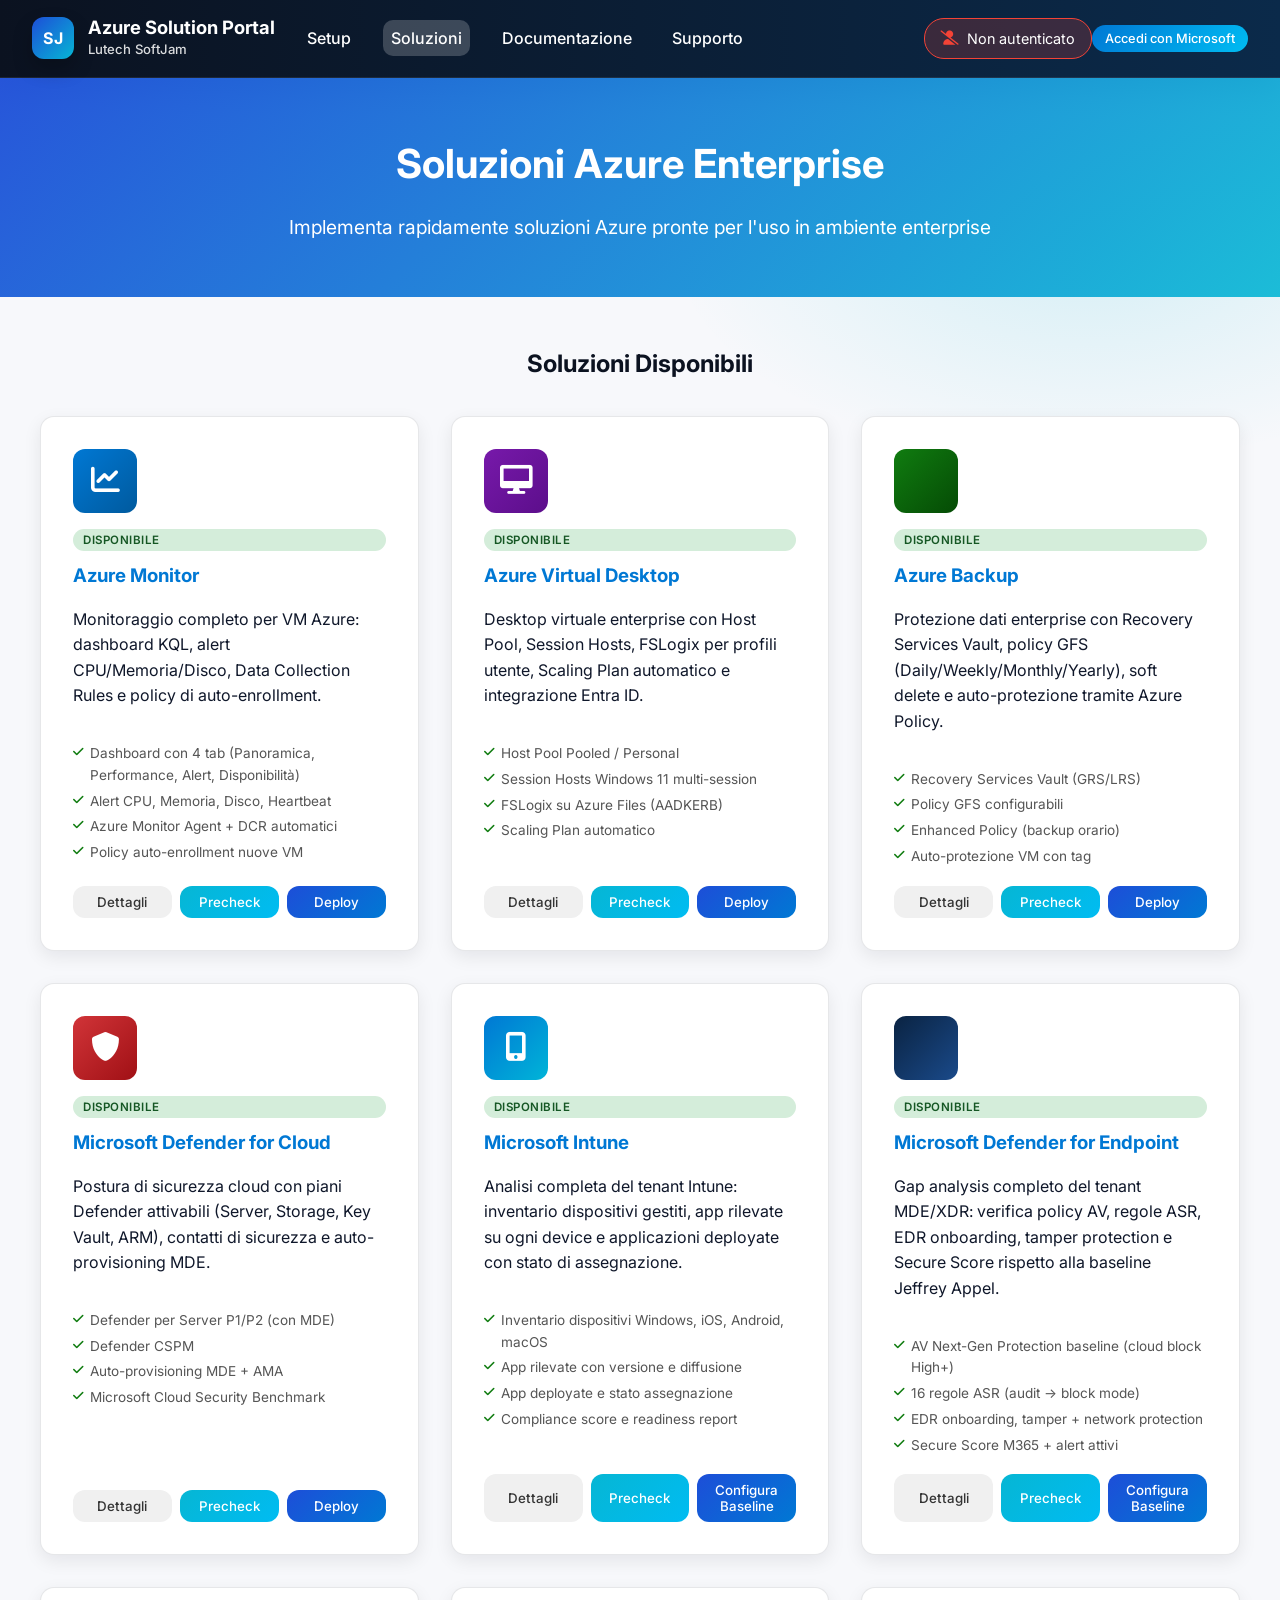
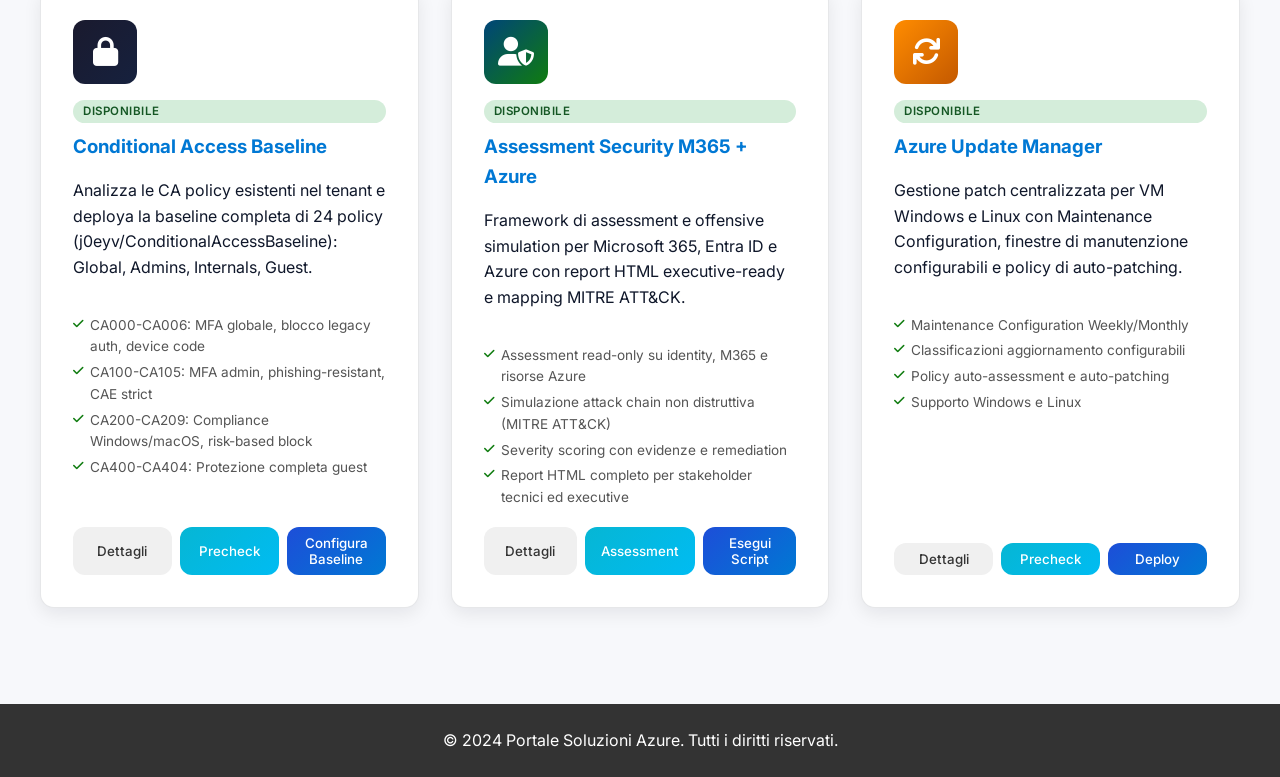
==== commit 020118eb: "Add Assessment Security M365 Azure solution to portal" ====
--- a/Azure Solution Portal/Frontend/index.html
+++ b/Azure Solution Portal/Frontend/index.html
@@ -188,6 +188,27 @@
                         <button class="btn-details" data-solution="conditional-access">Dettagli</button>
                         <button class="btn-precheck" data-solution="conditional-access">Precheck</button>
                         <button class="btn-deploy" data-solution="conditional-access">Configura Baseline</button>
+                    </div>
+                </div>
+
+                <!-- Assessment Security M365 + Azure -->
+                <div class="solution-card" id="card-assessment-security-m365-azure">
+                    <div class="solution-icon" style="background: linear-gradient(135deg, #004578, #107c10);">
+                        <i class="fas fa-user-shield"></i>
+                    </div>
+                    <div class="solution-badge badge-available">Disponibile</div>
+                    <h3>Assessment Security M365 + Azure</h3>
+                    <p>Framework di assessment e offensive simulation per Microsoft 365, Entra ID e Azure con report HTML executive-ready e mapping MITRE ATT&CK.</p>
+                    <ul class="solution-features">
+                        <li><i class="fas fa-check"></i> Assessment read-only su identity, M365 e risorse Azure</li>
+                        <li><i class="fas fa-check"></i> Simulazione attack chain non distruttiva (MITRE ATT&CK)</li>
+                        <li><i class="fas fa-check"></i> Severity scoring con evidenze e remediation</li>
+                        <li><i class="fas fa-check"></i> Report HTML completo per stakeholder tecnici ed executive</li>
+                    </ul>
+                    <div class="solution-actions">
+                        <button class="btn-details" data-solution="assessment-security-m365-azure">Dettagli</button>
+                        <button class="btn-precheck" data-solution="assessment-security-m365-azure">Assessment</button>
+                        <button class="btn-deploy" data-solution="assessment-security-m365-azure">Esegui Script</button>
                     </div>
                 </div>
 
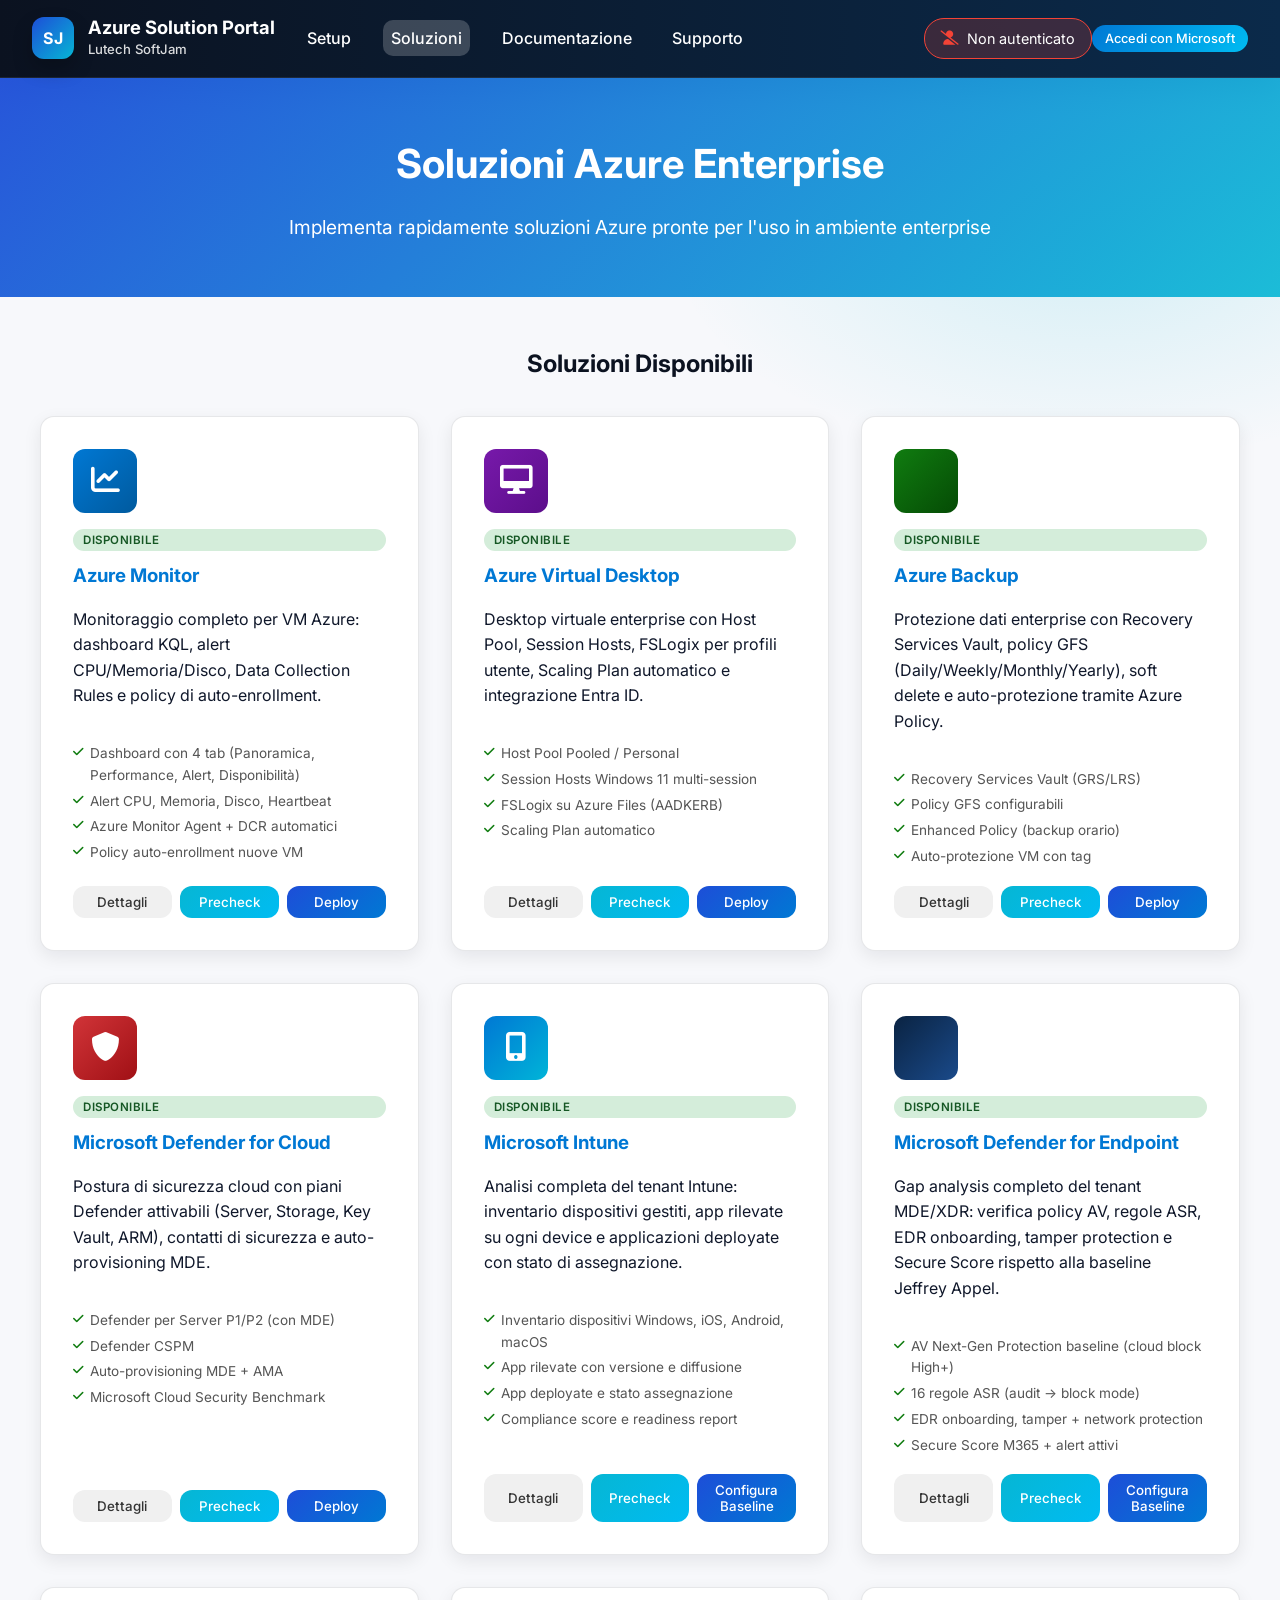
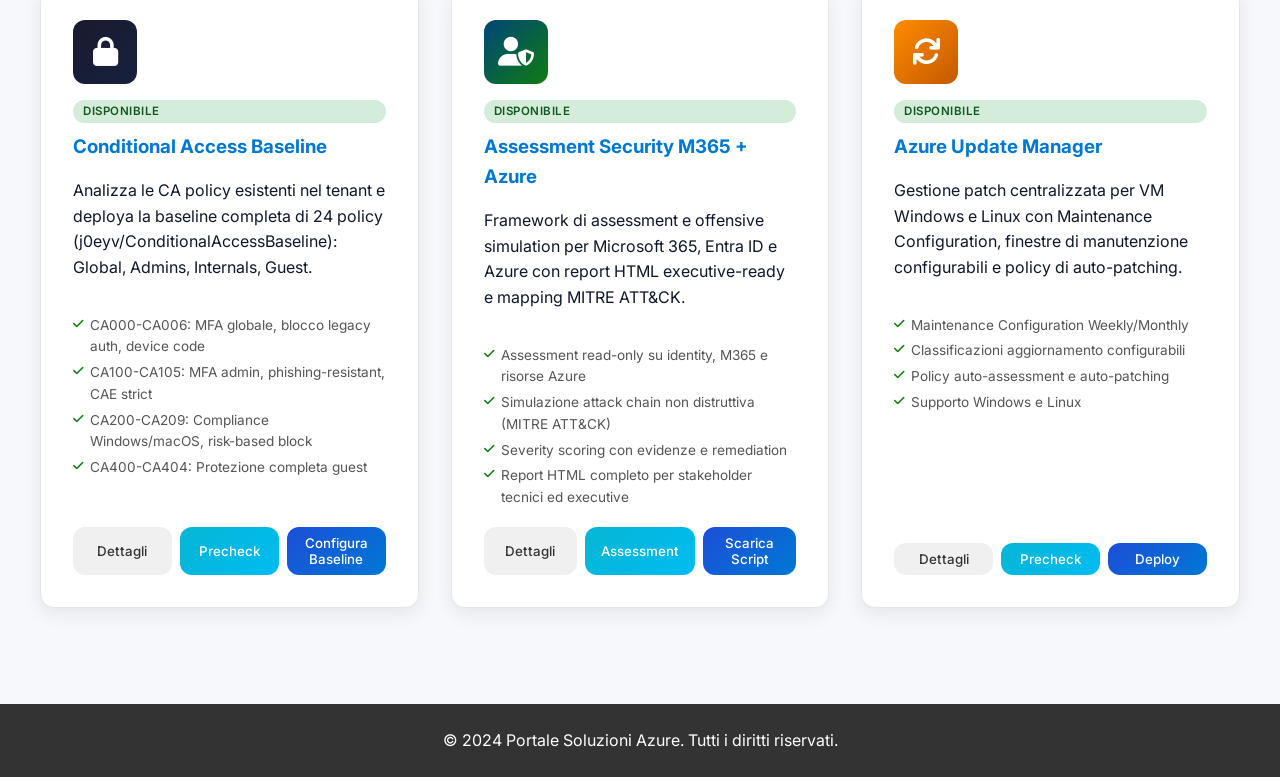
==== commit 81ae9819: "Enable cloud assessment endpoint for M365 Azure security solution" ====
--- a/Azure Solution Portal/Frontend/index.html
+++ b/Azure Solution Portal/Frontend/index.html
@@ -208,7 +208,7 @@
                     <div class="solution-actions">
                         <button class="btn-details" data-solution="assessment-security-m365-azure">Dettagli</button>
                         <button class="btn-precheck" data-solution="assessment-security-m365-azure">Assessment</button>
-                        <button class="btn-deploy" data-solution="assessment-security-m365-azure">Esegui Script</button>
+                        <button class="btn-deploy" data-solution="assessment-security-m365-azure">Scarica Script</button>
                     </div>
                 </div>
 
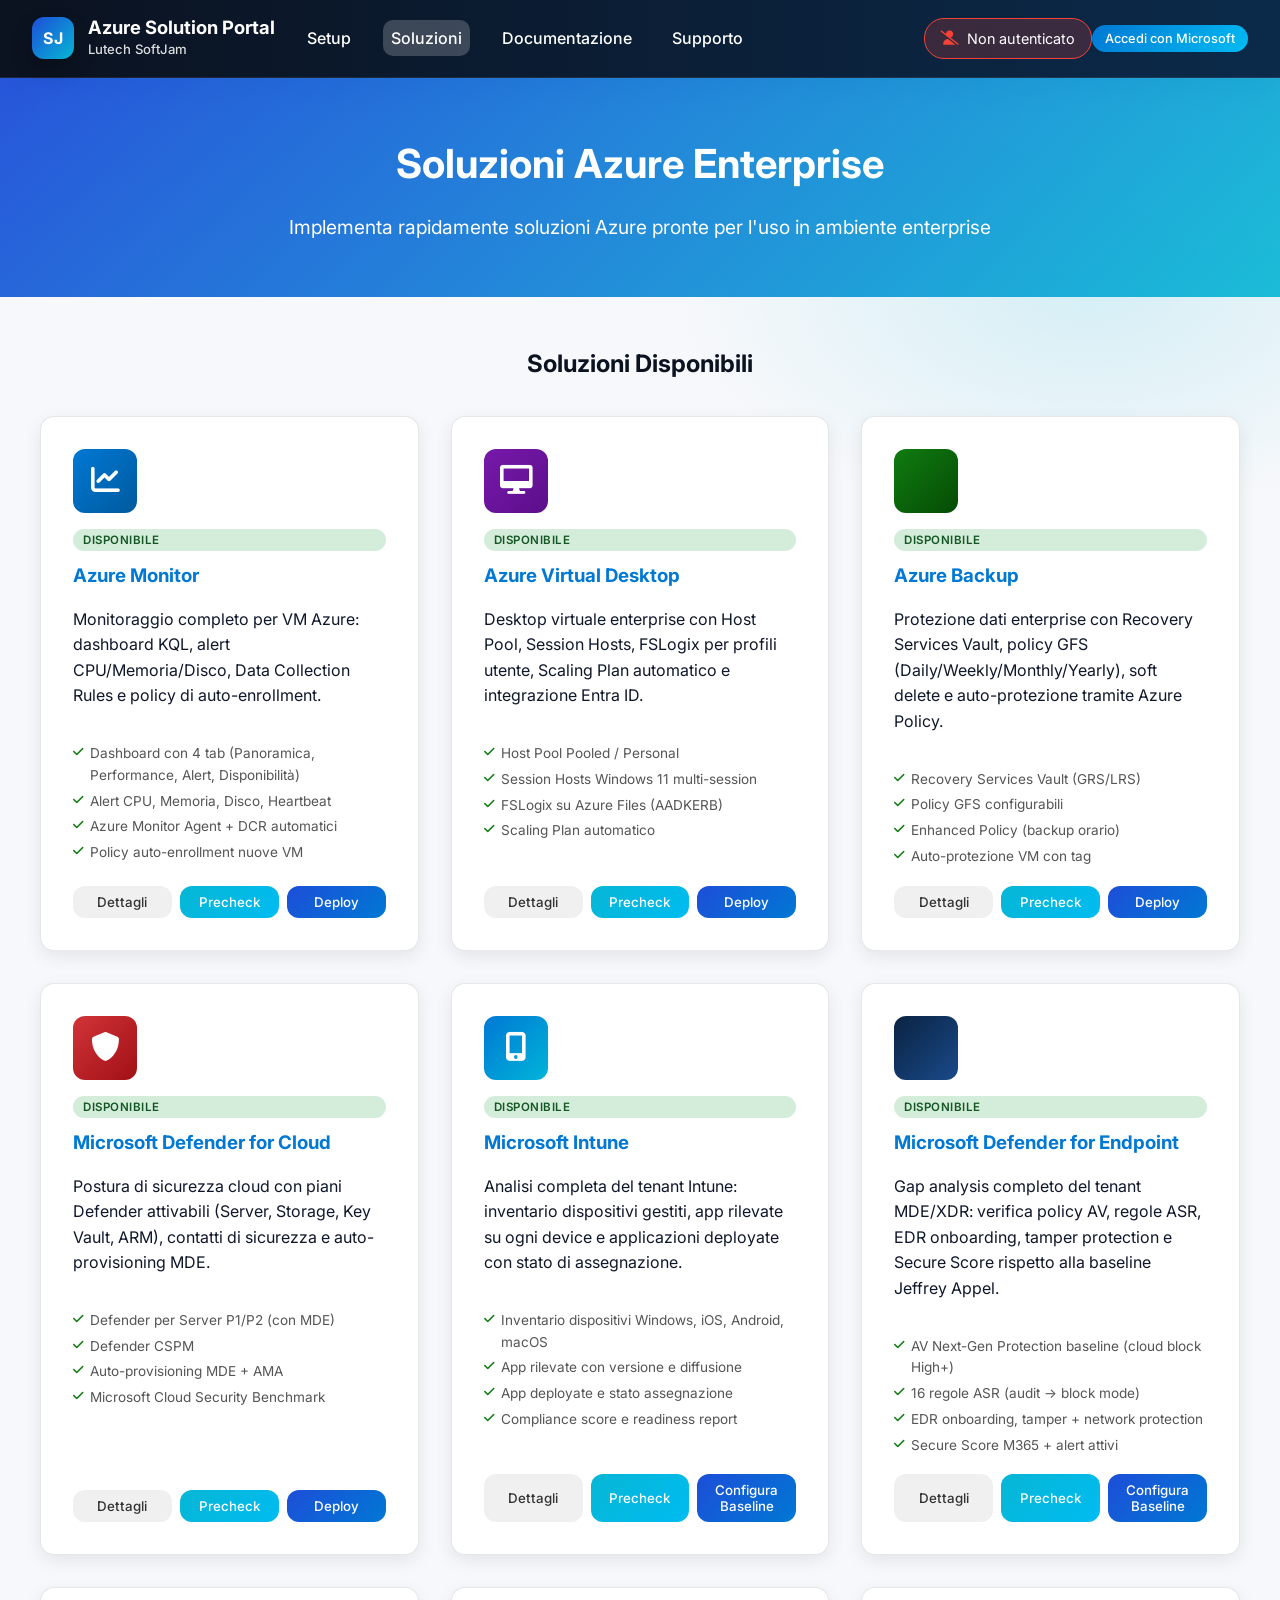
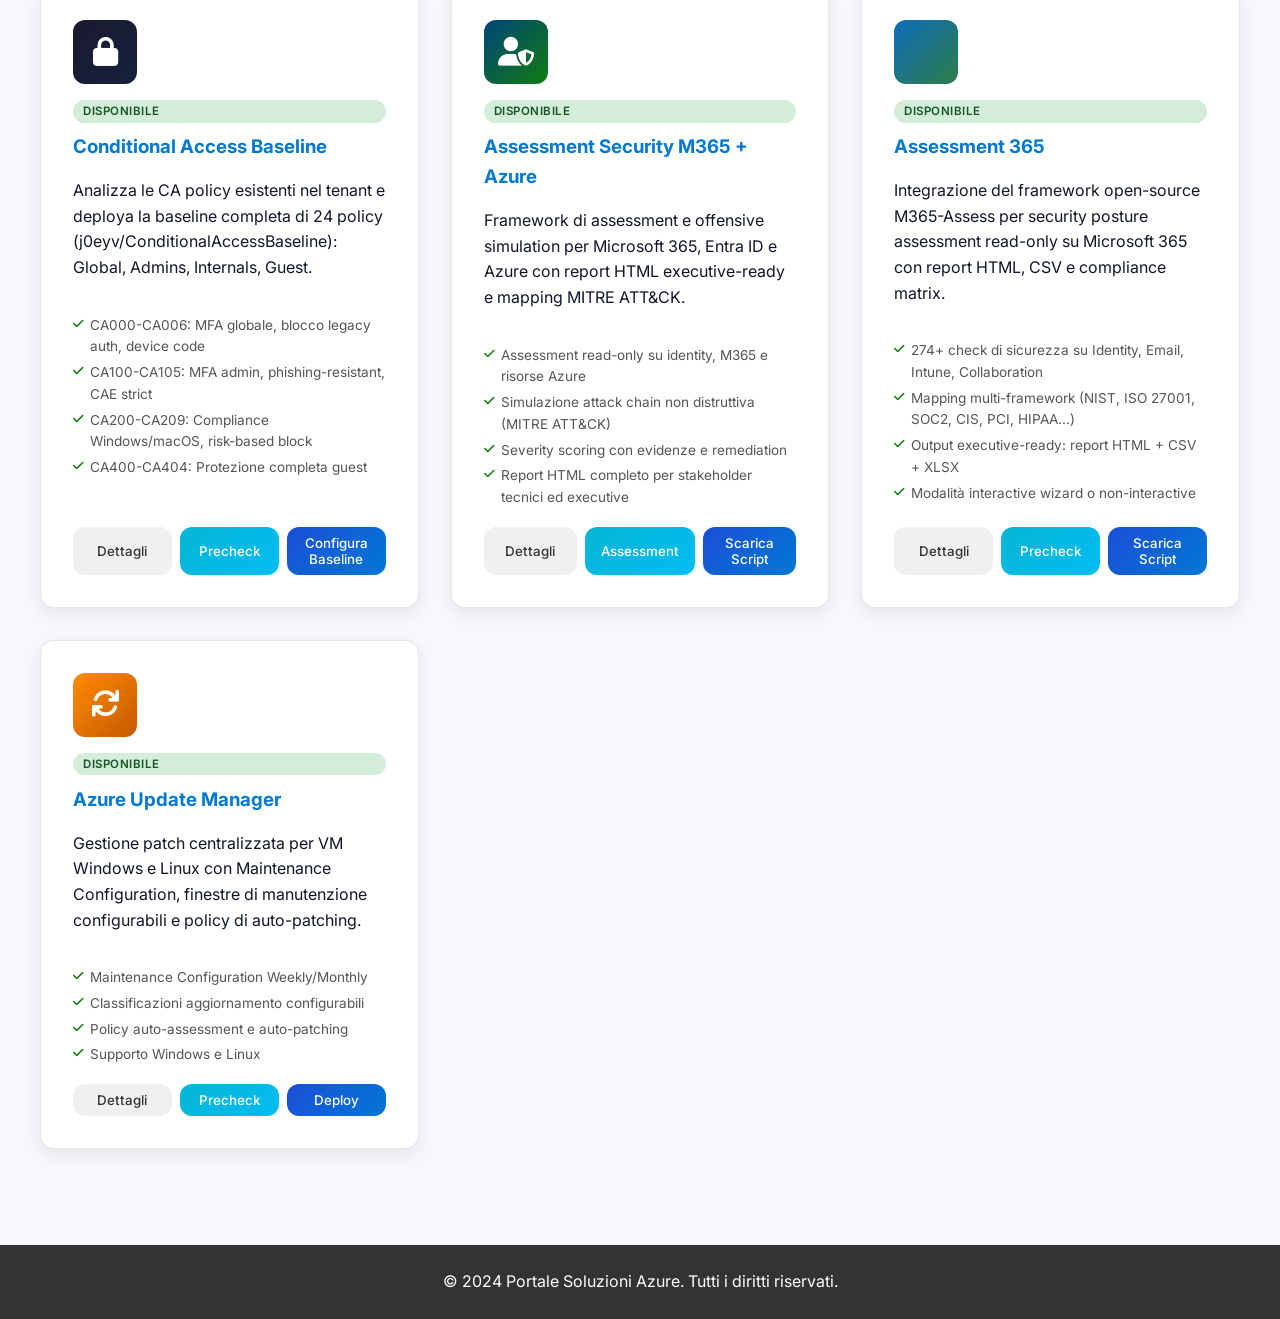
==== commit 3d6f902b: "Integrate M365-Assess as new Assessment 365 solution" ====
--- a/Azure Solution Portal/Frontend/index.html
+++ b/Azure Solution Portal/Frontend/index.html
@@ -212,6 +212,27 @@
                     </div>
                 </div>
 
+                <!-- Assessment 365 (M365-Assess) -->
+                <div class="solution-card" id="card-assessment-365">
+                    <div class="solution-icon" style="background: linear-gradient(135deg, #0f6cbd, #2d7d46);">
+                        <i class="fas fa-magnifying-glass-chart"></i>
+                    </div>
+                    <div class="solution-badge badge-available">Disponibile</div>
+                    <h3>Assessment 365</h3>
+                    <p>Integrazione del framework open-source M365-Assess per security posture assessment read-only su Microsoft 365 con report HTML, CSV e compliance matrix.</p>
+                    <ul class="solution-features">
+                        <li><i class="fas fa-check"></i> 274+ check di sicurezza su Identity, Email, Intune, Collaboration</li>
+                        <li><i class="fas fa-check"></i> Mapping multi-framework (NIST, ISO 27001, SOC2, CIS, PCI, HIPAA...)</li>
+                        <li><i class="fas fa-check"></i> Output executive-ready: report HTML + CSV + XLSX</li>
+                        <li><i class="fas fa-check"></i> Modalità interactive wizard o non-interactive</li>
+                    </ul>
+                    <div class="solution-actions">
+                        <button class="btn-details" data-solution="assessment-365">Dettagli</button>
+                        <button class="btn-precheck" data-solution="assessment-365">Precheck</button>
+                        <button class="btn-deploy" data-solution="assessment-365">Scarica Script</button>
+                    </div>
+                </div>
+
                 <!-- Azure Update Manager -->
                 <div class="solution-card" id="card-update-manager">
                     <div class="solution-icon" style="background: linear-gradient(135deg, #ff8c00, #c45900);">
@@ -256,6 +277,18 @@
                         <small style="display:block;margin-top:6px;color:#666">Richiede login; usa Azure Management API.</small>
                     </div>
                     <div id="precheck-sub-picker" style="display:none;margin-top:10px"></div>
+                </div>
+                <div class="form-group">
+                    <label for="tenant-id">Directory (Tenant ID):</label>
+                    <input type="text" id="tenant-id" placeholder="Tenant ID opzionale (GUID)">
+                    <small style="display:block;margin-top:6px;color:#666">
+                        Consigliato in scenari multi-tenant: forza il precheck sulla directory selezionata.
+                    </small>
+                    <div style="margin-top:10px">
+                        <button type="button" id="btn-load-tenants" class="btn-secondary">Seleziona directory</button>
+                        <small style="display:block;margin-top:6px;color:#666">Carica le directory accessibili dal tuo account.</small>
+                    </div>
+                    <div id="precheck-tenant-picker" style="display:none;margin-top:10px"></div>
                 </div>
                 <div class="form-group" id="monitor-precheck2-toggle" style="display:none">
                     <label style="display:flex;align-items:center;gap:10px">
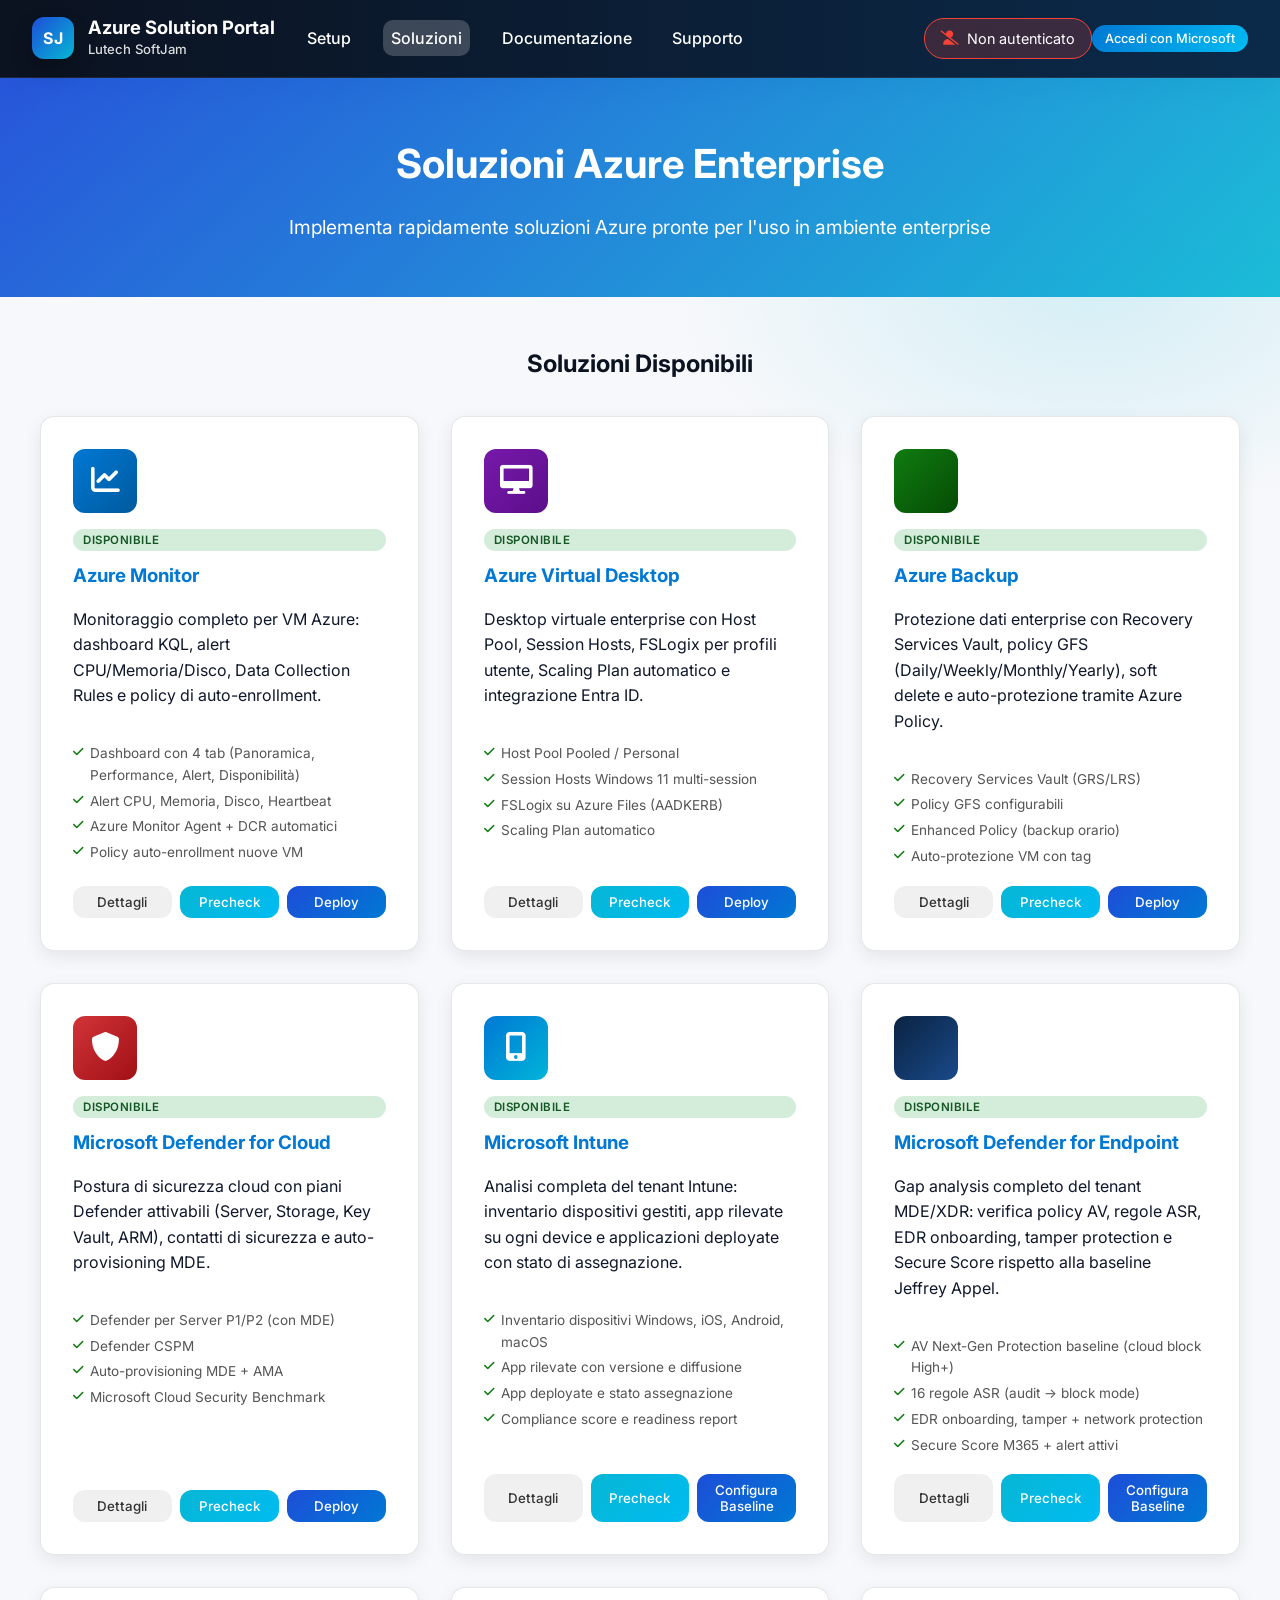
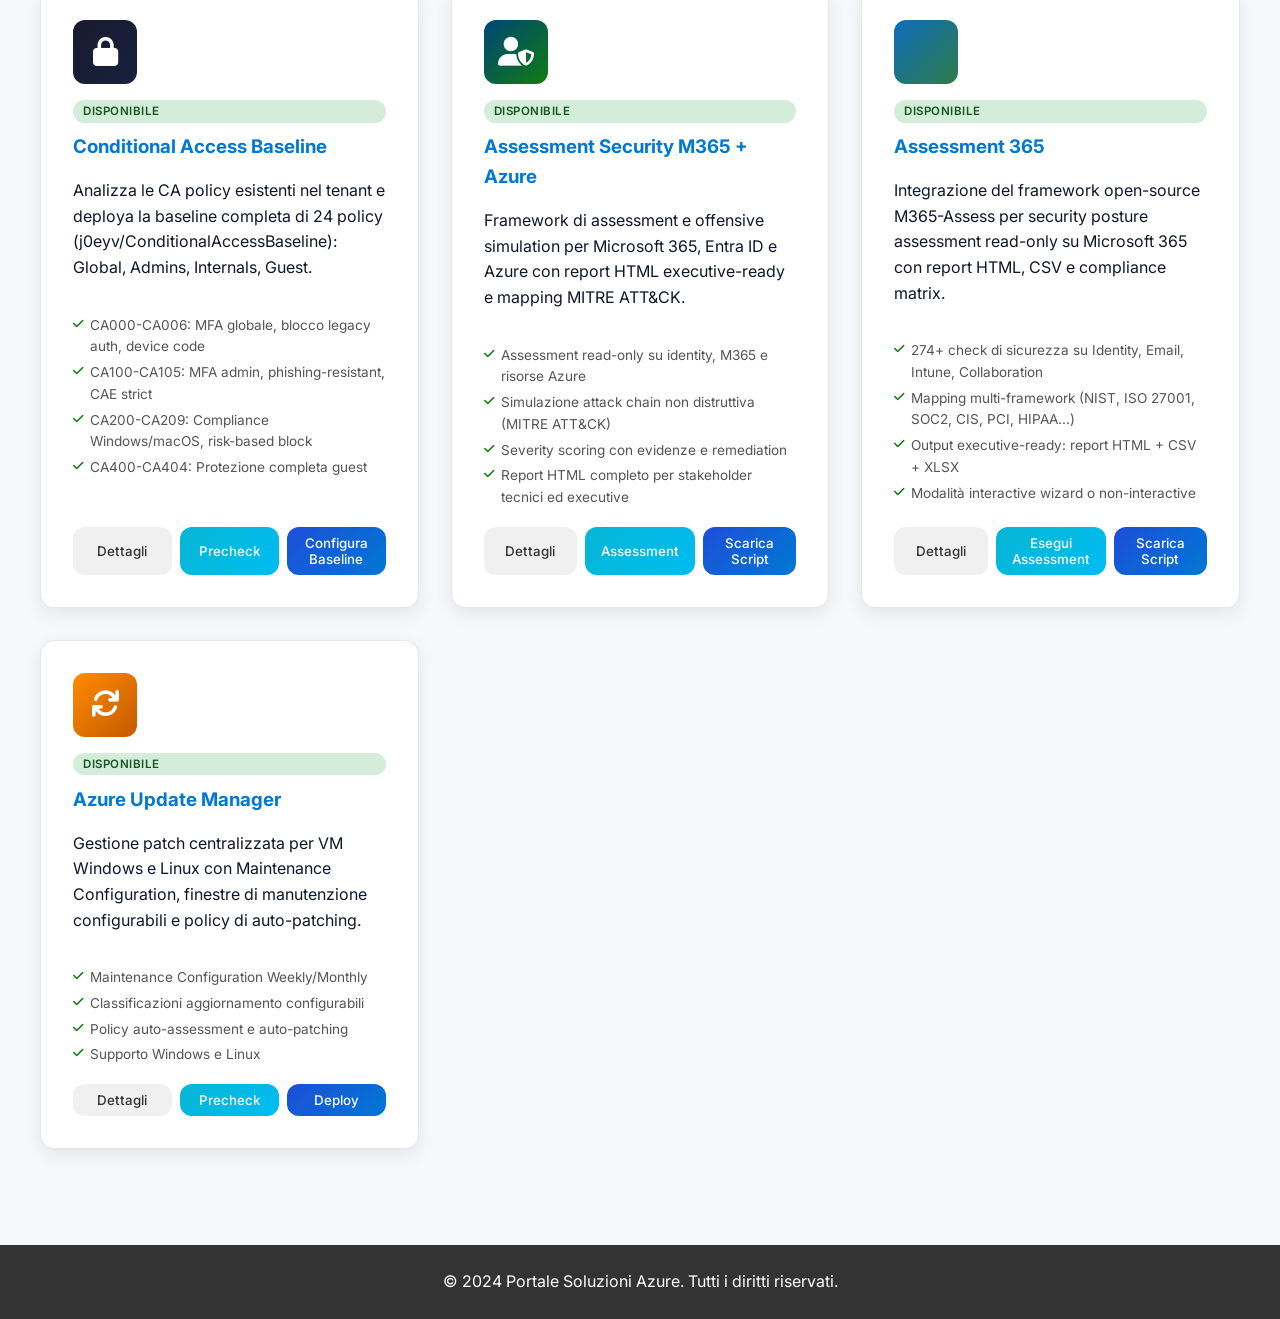
==== commit 37e58c7a: "Add cloud Execute Assessment flow for Assessment 365 solution" ====
--- a/Azure Solution Portal/Frontend/index.html
+++ b/Azure Solution Portal/Frontend/index.html
@@ -228,7 +228,7 @@
                     </ul>
                     <div class="solution-actions">
                         <button class="btn-details" data-solution="assessment-365">Dettagli</button>
-                        <button class="btn-precheck" data-solution="assessment-365">Precheck</button>
+                        <button class="btn-precheck" data-solution="assessment-365">Esegui Assessment</button>
                         <button class="btn-deploy" data-solution="assessment-365">Scarica Script</button>
                     </div>
                 </div>
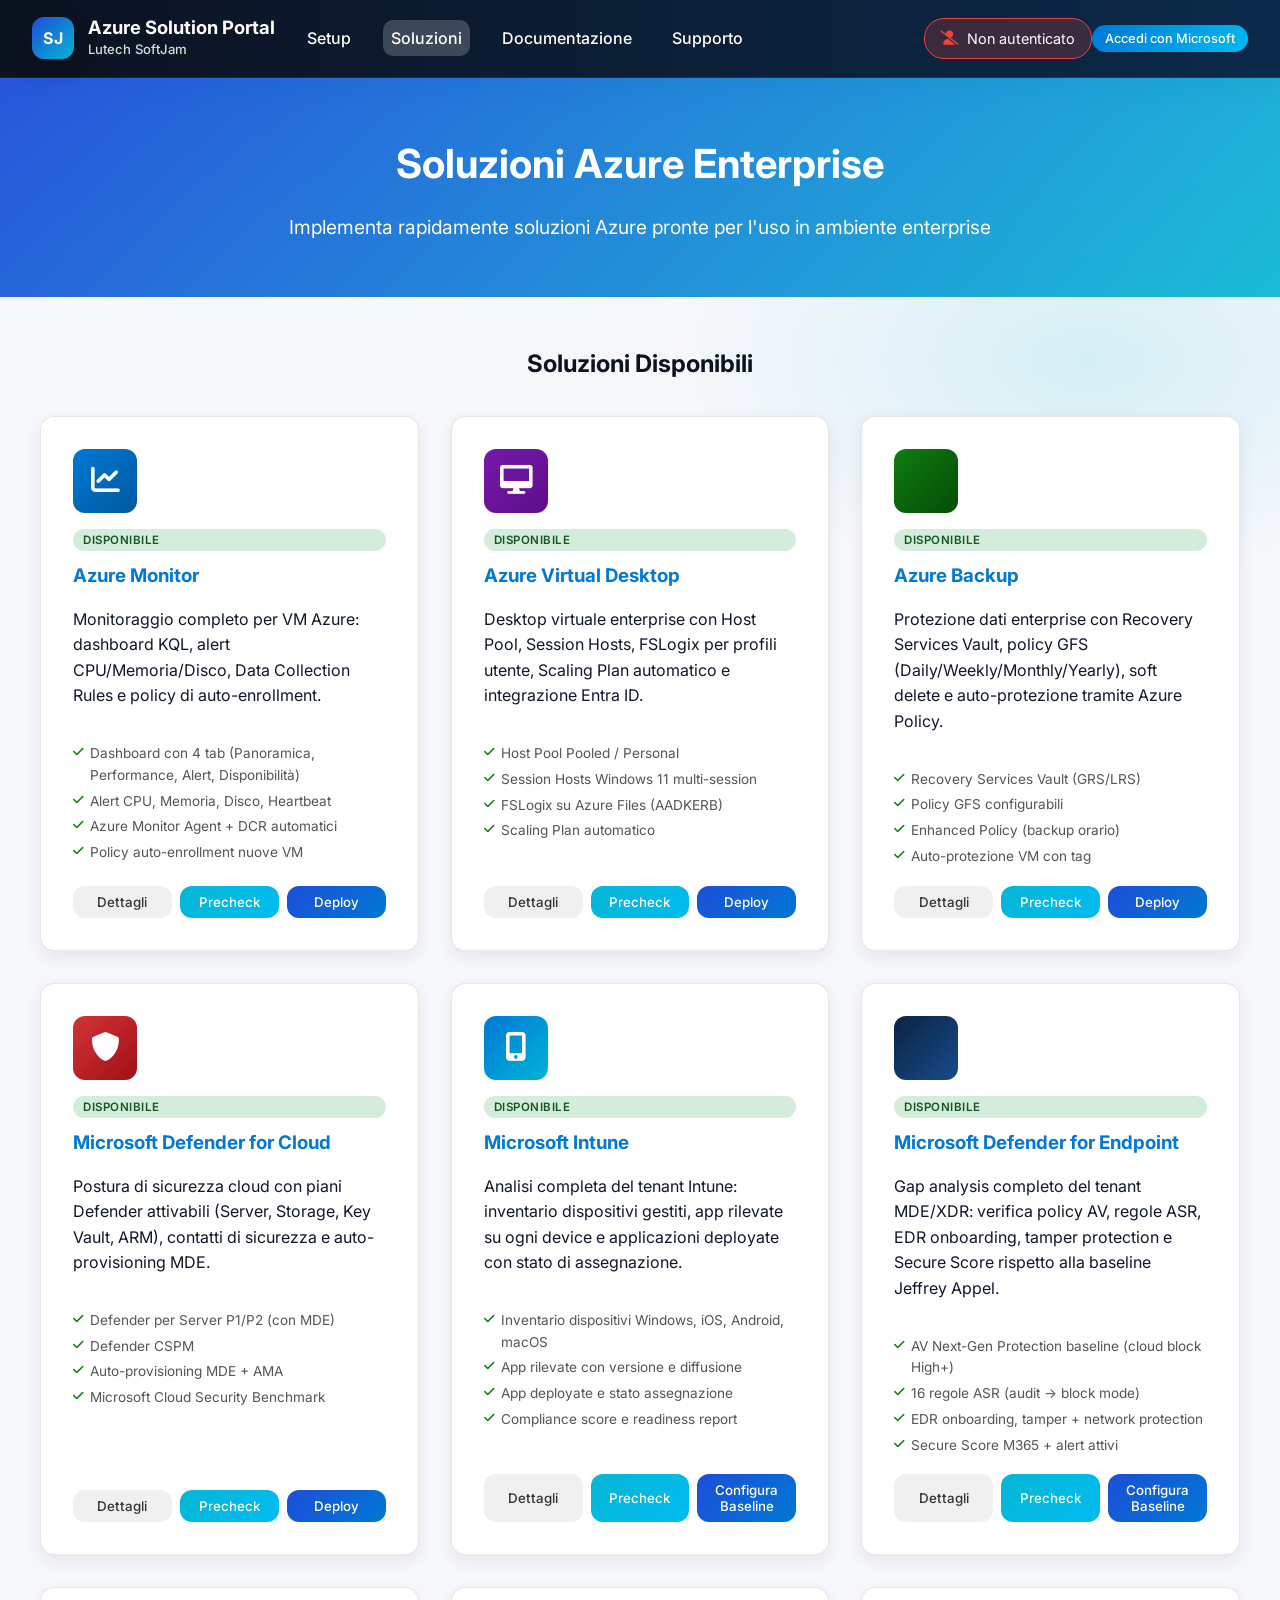
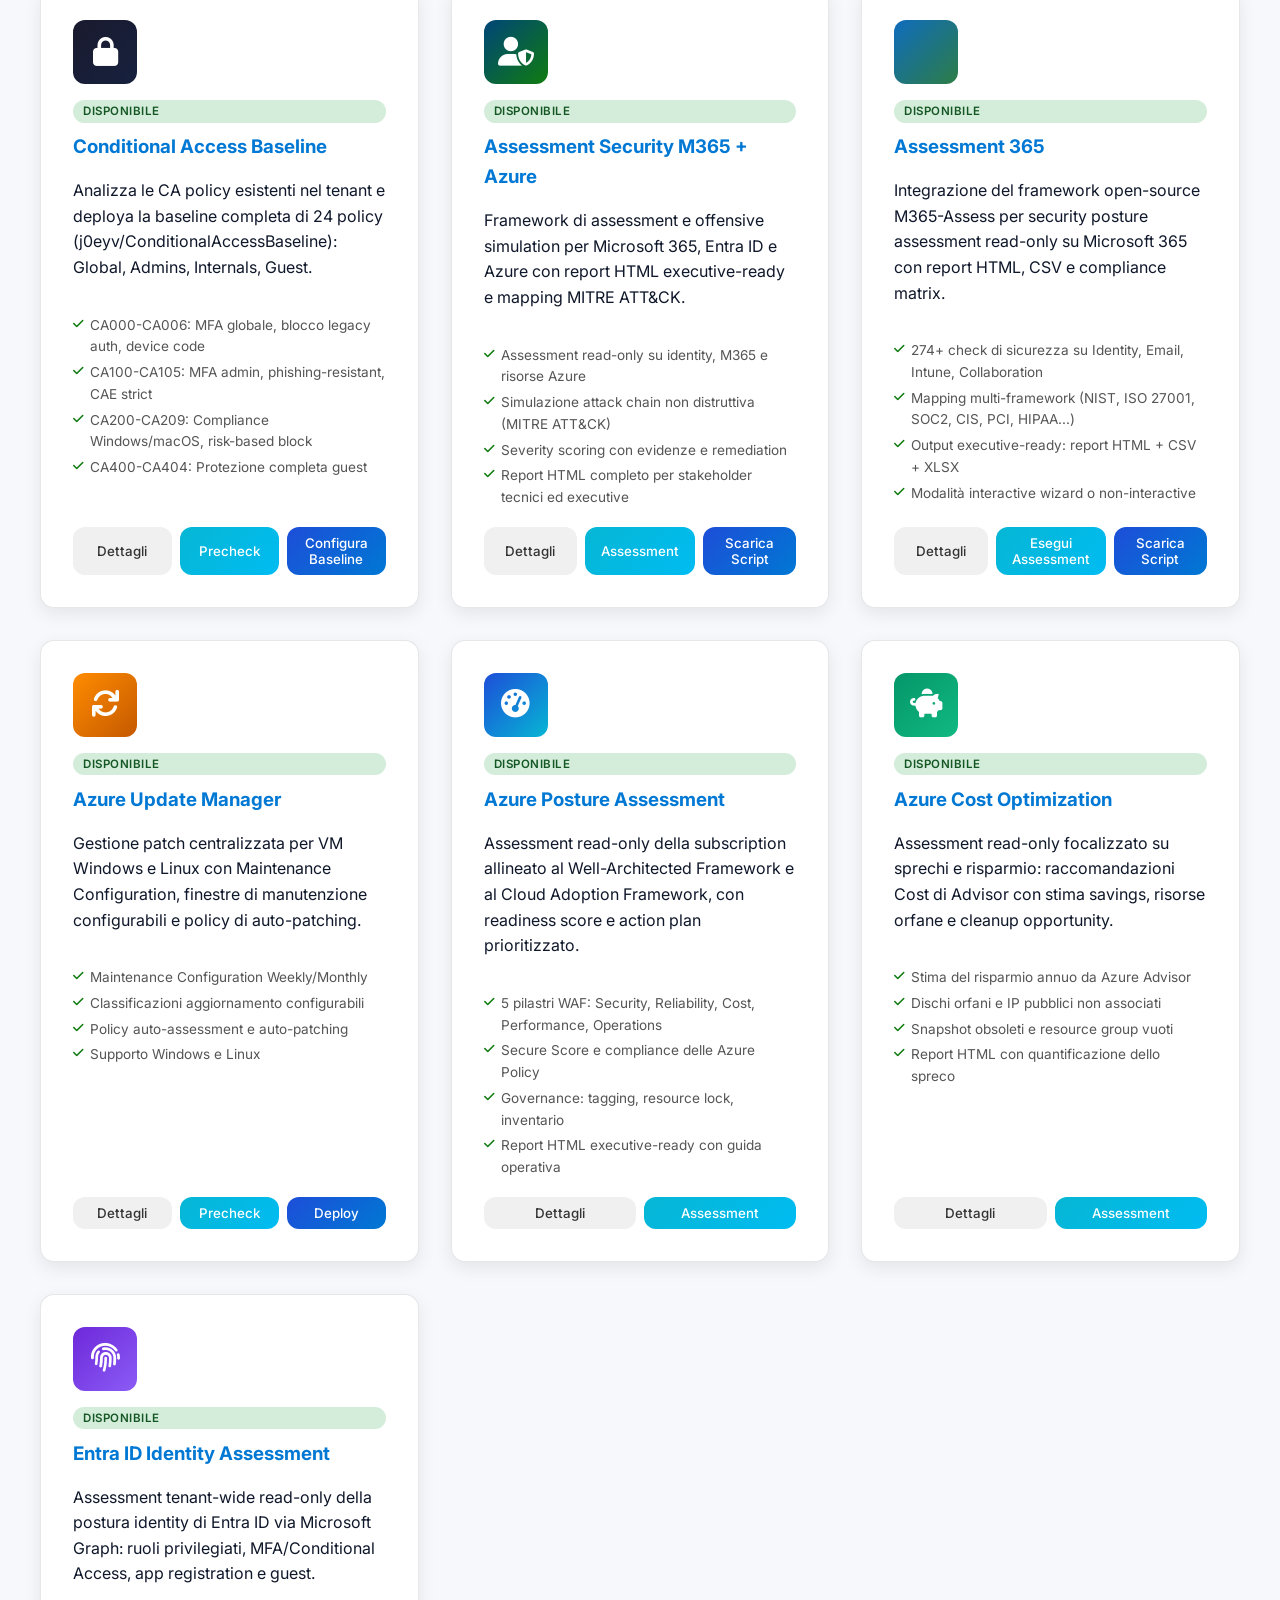
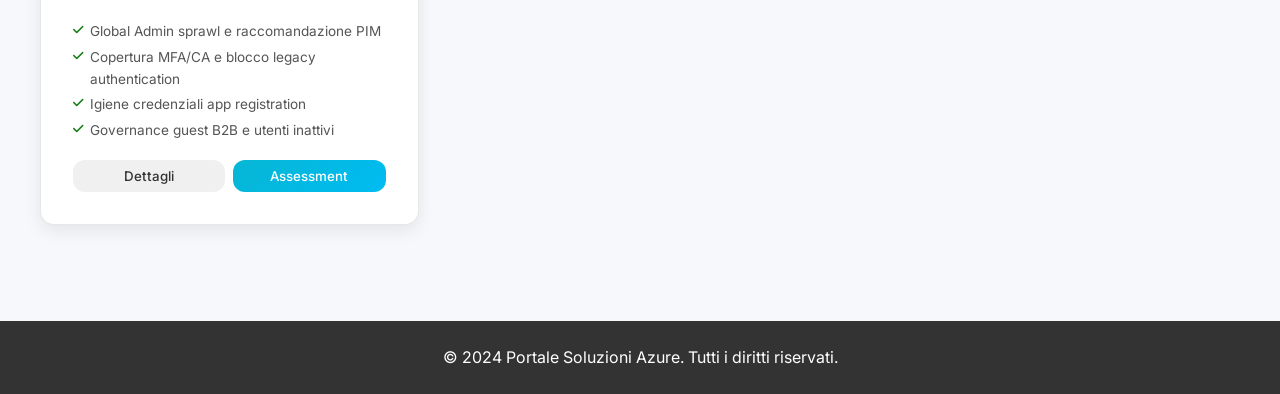
==== commit d5777a12: "feat: 3 nuove soluzioni Assessment (Azure Posture WAF/CAF, Cost, Entra ID) Aggiunge tre assessment r" ====
--- a/Azure Solution Portal/Frontend/index.html
+++ b/Azure Solution Portal/Frontend/index.html
@@ -251,6 +251,66 @@
                         <button class="btn-details" data-solution="update-manager">Dettagli</button>
                         <button class="btn-precheck" data-solution="update-manager">Precheck</button>
                         <button class="btn-deploy" data-solution="update-manager">Deploy</button>
+                    </div>
+                </div>
+
+                <!-- Azure Posture Assessment (WAF/CAF) -->
+                <div class="solution-card" id="card-azure-posture">
+                    <div class="solution-icon" style="background: linear-gradient(135deg, #1d4ed8, #06b6d4);">
+                        <i class="fas fa-gauge-high"></i>
+                    </div>
+                    <div class="solution-badge badge-available">Disponibile</div>
+                    <h3>Azure Posture Assessment</h3>
+                    <p>Assessment read-only della subscription allineato al Well-Architected Framework e al Cloud Adoption Framework, con readiness score e action plan prioritizzato.</p>
+                    <ul class="solution-features">
+                        <li><i class="fas fa-check"></i> 5 pilastri WAF: Security, Reliability, Cost, Performance, Operations</li>
+                        <li><i class="fas fa-check"></i> Secure Score e compliance delle Azure Policy</li>
+                        <li><i class="fas fa-check"></i> Governance: tagging, resource lock, inventario</li>
+                        <li><i class="fas fa-check"></i> Report HTML executive-ready con guida operativa</li>
+                    </ul>
+                    <div class="solution-actions">
+                        <button class="btn-details" data-solution="azure-posture">Dettagli</button>
+                        <button class="btn-precheck" data-solution="azure-posture">Assessment</button>
+                    </div>
+                </div>
+
+                <!-- Azure Cost Optimization -->
+                <div class="solution-card" id="card-azure-cost">
+                    <div class="solution-icon" style="background: linear-gradient(135deg, #059669, #10b981);">
+                        <i class="fas fa-piggy-bank"></i>
+                    </div>
+                    <div class="solution-badge badge-available">Disponibile</div>
+                    <h3>Azure Cost Optimization</h3>
+                    <p>Assessment read-only focalizzato su sprechi e risparmio: raccomandazioni Cost di Advisor con stima savings, risorse orfane e cleanup opportunity.</p>
+                    <ul class="solution-features">
+                        <li><i class="fas fa-check"></i> Stima del risparmio annuo da Azure Advisor</li>
+                        <li><i class="fas fa-check"></i> Dischi orfani e IP pubblici non associati</li>
+                        <li><i class="fas fa-check"></i> Snapshot obsoleti e resource group vuoti</li>
+                        <li><i class="fas fa-check"></i> Report HTML con quantificazione dello spreco</li>
+                    </ul>
+                    <div class="solution-actions">
+                        <button class="btn-details" data-solution="azure-cost">Dettagli</button>
+                        <button class="btn-precheck" data-solution="azure-cost">Assessment</button>
+                    </div>
+                </div>
+
+                <!-- Entra ID Identity Assessment -->
+                <div class="solution-card" id="card-entra-identity">
+                    <div class="solution-icon" style="background: linear-gradient(135deg, #6d28d9, #8b5cf6);">
+                        <i class="fas fa-fingerprint"></i>
+                    </div>
+                    <div class="solution-badge badge-available">Disponibile</div>
+                    <h3>Entra ID Identity Assessment</h3>
+                    <p>Assessment tenant-wide read-only della postura identity di Entra ID via Microsoft Graph: ruoli privilegiati, MFA/Conditional Access, app registration e guest.</p>
+                    <ul class="solution-features">
+                        <li><i class="fas fa-check"></i> Global Admin sprawl e raccomandazione PIM</li>
+                        <li><i class="fas fa-check"></i> Copertura MFA/CA e blocco legacy authentication</li>
+                        <li><i class="fas fa-check"></i> Igiene credenziali app registration</li>
+                        <li><i class="fas fa-check"></i> Governance guest B2B e utenti inattivi</li>
+                    </ul>
+                    <div class="solution-actions">
+                        <button class="btn-details" data-solution="entra-identity">Dettagli</button>
+                        <button class="btn-precheck" data-solution="entra-identity">Assessment</button>
                     </div>
                 </div>
 
